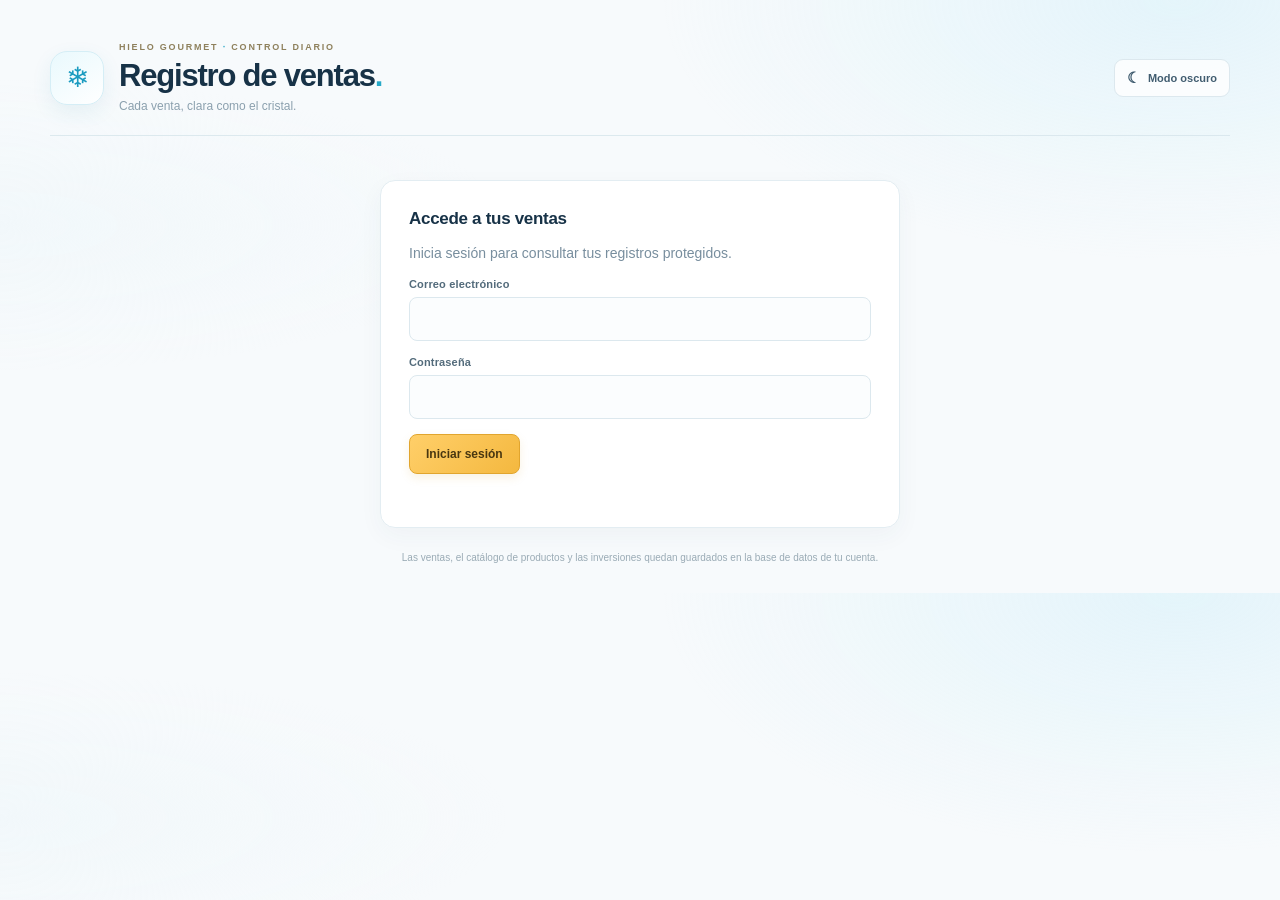
==== index.html @ 4a06f783 "Add files via upload" ====
<!doctype html>
<html lang="es">
<head>
  <meta charset="utf-8">
  <meta name="viewport" content="width=device-width, initial-scale=1">
  <title>Registro de ventas | Hielo Gourmet</title>
  <link rel="stylesheet" href="styles.css">
  <meta name="theme-color" content="#124d64">
  <meta name="application-name" content="Glaciar Gourmet">
  <meta name="mobile-web-app-capable" content="yes">
  <link rel="manifest" href="/manifest.json">
  <link rel="icon" type="image/png" sizes="192x192" href="/icon-192.png">
  <link rel="apple-touch-icon" href="/icon-192.png"></head>
<body>
  <main class="page">
    <header class="page-header">
      <div class="brand-lockup">
        <span class="brand-mark" aria-hidden="true">❄</span>
        <div>
          <p class="eyebrow">HIELO GOURMET <span>·</span> CONTROL DIARIO</p>
          <h1>Registro de ventas<span class="title-period">.</span></h1>
          <p class="header-copy">Cada venta, clara como el cristal.</p>
        </div>
      </div>
      <div class="header-actions">
        <button id="theme-toggle" class="theme-toggle" type="button" aria-pressed="false" aria-label="Activar modo oscuro"><span id="theme-icon" aria-hidden="true">☾</span><span id="theme-label">Modo oscuro</span></button>
        <div id="session-area" class="session-area" hidden>
          <span class="online-pill"><span class="online-dot"></span> Datos conectados</span>
          <span id="user-email" class="user-email"></span>
          <button id="sign-out" class="button button-light" type="button">Cerrar sesión</button>
        </div>
      </div>
    </header>

    <section id="auth-panel" class="panel auth-panel" aria-labelledby="auth-title">
      <h2 id="auth-title">Accede a tus ventas</h2>
      <p>Inicia sesión para consultar tus registros protegidos.</p>
      <form id="auth-form" class="auth-form">
        <label>Correo electrónico<input id="email" type="email" autocomplete="email" required></label>
        <label>Contraseña<input id="password" type="password" autocomplete="current-password" minlength="8" required></label>
        <div class="auth-actions"><button class="button" type="submit">Iniciar sesión</button></div>
      </form>
      <p id="auth-message" class="message" role="status"></p>
    </section>

    <section id="app-panel" hidden>
      <nav class="main-tabs" role="tablist" aria-label="Secciones del negocio">
        <button id="sales-tab" class="main-tab is-active" type="button" role="tab" data-view="sales-view" aria-controls="sales-view" aria-selected="true" aria-label="Ventas"><span>Ventas</span><span id="pending-tab-badge" class="tab-badge" hidden></span></button>
        <button id="investment-tab" class="main-tab" type="button" role="tab" data-view="investment-view" aria-controls="investment-view" aria-selected="false">Inversiones</button>
        <button id="wallet-tab" class="main-tab" type="button" role="tab" data-view="wallet-view" aria-controls="wallet-view" aria-selected="false">Billetera</button>
        <button id="activity-tab" class="main-tab" type="button" role="tab" data-view="activity-view" aria-controls="activity-view" aria-selected="false" hidden>Actividad</button>
      </nav>
      <div id="sales-view" role="tabpanel" aria-labelledby="sales-tab">
      <section class="summary-grid" aria-label="Resumen de ventas">
        <article class="summary-card summary-general">
          <div class="summary-top"><span>VENTAS TOTALES</span><span class="summary-icon" aria-hidden="true">Σ</span></div>
          <strong id="summary-general-total">0.00 CUP</strong>
          <p>Acumulado desde el primer registro</p>
          <div class="summary-month-line"><span>MES SELECCIONADO <small id="summary-month-label"></small></span><strong id="summary-total">0.00 CUP</strong><span class="summary-month-comparison" title="Variación respecto al mes anterior"><strong id="summary-month-change" aria-live="polite">—</strong></span></div>
        </article>
        <article class="summary-card summary-units">
          <div class="summary-top"><span>UNIDADES POR PRODUCTO</span><span class="summary-icon aqua-icon">▤</span></div>
          <p class="summary-unit-period">Mes seleccionado · <span id="summary-month-units-label"></span></p>
          <div id="summary-product-units" class="summary-product-units" aria-label="Unidades vendidas por producto"></div>
          <div class="summary-product-total"><span>Total de unidades</span><strong id="summary-quantity">0</strong></div>
        </article>
        <article class="summary-card summary-day">
          <div class="summary-top"><span>VENTAS DEL DÍA</span><span class="summary-day-actions"><button id="open-sale-dialog" class="summary-add-sale" type="button">＋ Venta</button><button id="open-pending-dialog" class="summary-add-pending" type="button">+ Pendiente</button><span class="summary-icon amber-icon" aria-hidden="true">☀</span></span></div>
          <strong id="summary-day-total">0.00 CUP</strong>
          <p id="summary-day-caption">Todos los productos · hoy</p>
          <div class="summary-day-metrics" aria-label="Detalle de ventas de hoy">
            <div><strong id="summary-day-units">—</strong><span>Unidades</span></div>
            <div><strong id="summary-day-operations">—</strong><span>Operaciones</span></div>
            <div><strong id="summary-day-pending">—</strong><span>Pendientes</span></div>
          </div>
        </article>
      </section>

      <section class="panel chart-panel" aria-labelledby="chart-title">
        <div class="chart-heading">
          <div><p class="eyebrow">COMPORTAMIENTO DIARIO</p><h2 id="chart-title">Ventas del mes</h2></div>
          <div class="chart-tools"><span class="chart-unit">Importes en CUP</span></div>
        </div>
        <div id="sales-chart" class="sales-chart" role="list" aria-label="Ventas por día"></div>
      </section>

      <section class="panel pending-panel" aria-labelledby="pending-title">
        <div class="pending-heading">
          <div><p class="eyebrow">POR COBRAR</p><h2 id="pending-title">Pendientes de cobro</h2><span class="record-indicator"><span class="pending-dot"></span><span id="pending-count">Cargando pendientes</span></span></div>
          <div class="pending-outstanding"><span>Total pendiente</span><strong id="pending-total">0.00 CUP</strong></div>
        </div>
        <p class="pending-note">Los pedidos pendientes no se suman a ventas, efectivo disponible ni recuperación de inversión hasta confirmar el cobro.</p>
        <div class="table-container pending-table-wrap">
          <table>
            <thead><tr><th>Folio</th><th>Fecha</th><th>Cliente / referencia</th><th>Producto</th><th>Precio</th><th>Cantidad</th><th>Total pendiente</th><th class="actions-heading">Acciones</th></tr></thead>
            <tbody id="pending-sales-body"><tr><td colspan="8" class="loading">Cargando pendientes…</td></tr></tbody>
          </table>
        </div>
        <p id="pending-table-message" class="message" role="status"></p>
      </section>

      <section class="panel table-panel" aria-labelledby="table-title">
        <div class="table-heading sales-table-heading"><div><p class="eyebrow">MOVIMIENTOS GUARDADOS</p><h2 id="table-title">Historial de operaciones</h2><span class="record-indicator"><span class="online-dot"></span><span id="sales-count">Sin movimientos</span></span></div><div class="table-heading-actions"><button id="refresh" class="button button-light" type="button">Actualizar</button><button id="export-sales" class="button button-light" type="button">Exportar CSV</button><button id="print-close" class="button button-light" type="button">Imprimir cierre</button></div></div>
        <div class="month-bar">
          <span class="archive-label"><span class="archive-icon">▦</span> Archivo mensual</span>
          <div class="month-controls">
            <button id="previous-month" class="month-arrow" type="button" aria-label="Mes anterior">←</button>
            <select id="month-select" aria-label="Seleccionar mes"></select>
            <button id="next-month" class="month-arrow" type="button" aria-label="Mes siguiente">→</button>
          </div>
        </div>
        <div class="sales-filters" aria-label="Buscar y filtrar ventas">
          <label class="filter-search">Buscar<input id="sales-search" type="search" placeholder="Producto o fecha"></label>
          <label>Desde<input id="date-from" type="date"></label>
          <label>Hasta<input id="date-to" type="date"></label>
          <label>Ordenar<select id="sales-sort"><option value="date-desc" selected>Fecha: más reciente</option><option value="date-asc">Fecha: más antigua</option><option value="total-desc">Mayor total</option><option value="total-asc">Menor total</option><option value="product-asc">Producto A–Z</option></select></label>
        </div>
        <div class="table-container">
          <table>
            <thead><tr><th scope="col">Fecha</th><th scope="col">Producto</th><th scope="col">Precio de Venta</th><th scope="col">Cantidad</th><th scope="col">Total</th><th scope="col" class="actions-heading">Acciones</th></tr></thead>
            <tbody id="sales-body"><tr><td colspan="5" class="loading">Cargando ventas…</td></tr></tbody>
          </table>
        </div>
        <p id="table-message" class="message" role="status"></p>
      </section>
      </div>

      <section id="investment-view" class="investment-view" role="tabpanel" aria-labelledby="investment-tab" hidden>
        <section class="panel recovery-panel" aria-labelledby="recovery-title">
          <div class="recovery-heading"><div><p class="eyebrow">CAPITAL Y RECUPERACIÓN</p><h2 id="recovery-title">Resumen de inversiones</h2></div><span id="recovery-percent" class="recovery-percent">0.0%</span></div>
          <div class="recovery-metrics">
            <div><span>Capital invertido</span><strong id="investment-total">0.00 CUP</strong></div>
            <div><span>Ventas acumuladas</span><strong id="capital-recovered">0.00 CUP</strong></div>
            <div><span id="recovery-balance-label">Pendiente por recuperar</span><strong id="recovery-balance">0.00 CUP</strong></div>
          </div>
          <div class="progress-track" role="progressbar" aria-label="Progreso de recuperación de capital" aria-valuemin="0" aria-valuemax="100" aria-valuenow="0"><span id="recovery-progress" class="progress-value"></span></div>
          <p id="recovery-message" class="recovery-message"></p>
        </section>

        <section class="asset-recovery-section" aria-labelledby="asset-recovery-title">
          <div class="asset-recovery-heading"><div><p class="eyebrow">RECUPERACIÓN POR EQUIPO</p><h2 id="asset-recovery-title">Tus equipos, paso a paso</h2></div><span>Cada inversión completa habilita la siguiente</span></div>
          <div id="asset-recovery-grid" class="asset-recovery-grid" aria-live="polite"></div>
        </section>

        <form id="investment-form" class="panel investment-form">
          <div class="form-title"><span class="form-icon">＋</span><div><p class="eyebrow">CAPITAL DEL NEGOCIO</p><h2 id="investment-form-title">Agregar inversión</h2></div></div>
          <input id="investment-id" type="hidden">
          <div class="investment-fields">
            <label>Producto<input id="investment-product" type="text" maxlength="120" required placeholder="Nombre del equipo o insumo"></label>
            <label>Unidades adquiridas<input id="investment-quantity" type="number" min="1" step="1" required value="1"></label>
            <label>Costo de compra (USD)<input id="investment-purchase" type="number" min="0" step="0.01" required value="0.00"></label>
            <label>Peso importado (lb)<input id="investment-weight" type="number" min="0" step="0.01" required value="0"></label>
            <label>Precio por libra (USD)<input id="investment-price-lb" type="number" min="0" step="0.01" required value="0.00"></label>
            <label>Tipo de cambio (CUP/USD)<input id="investment-rate" type="number" min="0.01" step="0.01" required placeholder="Ej.: 690.00"></label>
          </div>
          <p id="investment-preview" class="sale-preview">Inversión calculada: 0.00 CUP</p>
          <p class="investment-form-note">La inversión en CUP se calcula como (compra unitaria + peso unitario × precio por libra) × tipo de cambio × cantidad.</p>
          <div class="investment-form-actions"><button class="button" type="submit" id="investment-save">Guardar inversión</button><button class="button button-light" type="button" id="investment-cancel" hidden>Cancelar edición</button></div>
          <p id="investment-message" class="message" role="status"></p>
        </form>

        <section class="panel table-panel" aria-labelledby="investment-table-title">
          <div class="table-heading"><div><p class="eyebrow">DETALLE DEL CAPITAL</p><h2 id="investment-table-title">Activos e inversiones</h2><span class="record-indicator"><span class="online-dot"></span><span id="investment-count">Cargando inversiones</span></span></div><button id="investment-refresh" class="button button-light" type="button">↻ <span>Actualizar</span></button></div>
          <div class="table-container investment-table-wrap"><table>
            <thead><tr><th>Producto</th><th>Unidades</th><th>Compra unitaria (USD)</th><th>Peso unitario (lb)</th><th>Precio/lb (USD)</th><th>Importación total (USD)</th><th>Tipo de cambio</th><th>Inversión (CUP)</th><th class="actions-heading">Acciones</th></tr></thead>
            <tbody id="investment-body"><tr><td colspan="9" class="loading">Cargando inversiones…</td></tr></tbody>
          </table></div>
        </section>
      </section>
      <section id="wallet-view" class="wallet-view" role="tabpanel" aria-labelledby="wallet-tab" hidden>
        <section class="wallet-summary" aria-label="Resumen de billetera">
          <article class="wallet-hero">
            <div class="wallet-hero-heading">
              <div><p class="wallet-hero-label">EFECTIVO DISPONIBLE</p><span class="wallet-hero-caption">Ventas + ingresos − gastos</span></div>
              <span class="wallet-currency-badge">CUP</span>
            </div>
            <strong id="wallet-balance" class="wallet-hero-balance">0.00 CUP</strong>
            <div class="wallet-hero-divider"></div>
            <div class="wallet-hero-details">
              <div class="wallet-detail-income"><span><i aria-hidden="true">↗</i> Ingreso acumulado</span><strong id="wallet-income-total">0.00 CUP</strong></div>
              <div class="wallet-detail-expense"><span><i aria-hidden="true">↘</i> Gasto acumulado</span><strong id="wallet-expense-total">0.00 CUP</strong></div>
            </div>
          </article>
        </section>

        <form id="wallet-form" class="panel wallet-form">
          <div class="form-title"><span class="form-icon wallet-form-icon">↔</span><div><p class="eyebrow">MOVIMIENTO DE BILLETERA</p><h2 id="wallet-form-title">Agregar ingreso o gasto</h2></div></div>
          <input id="wallet-transaction-id" type="hidden">
          <div class="wallet-fields">
            <label>Fecha<input id="wallet-date" type="date" required></label>
            <label>Tipo<select id="wallet-type" required><option value="income">Ingreso</option><option value="expense">Gasto</option></select></label>
            <label>Concepto<input id="wallet-description" type="text" maxlength="160" required placeholder="Ej.: pago de servicio, compra de material"></label>
            <label>Importe (CUP)<input id="wallet-amount" type="number" min="0.01" step="0.01" required placeholder="0.00"></label>
          </div>
          <div class="investment-form-actions"><button class="button" type="submit" id="wallet-save">Guardar movimiento</button><button class="button button-light" type="button" id="wallet-cancel" hidden>Cancelar edición</button></div>
          <p class="wallet-isolation-note">Saldo disponible = ventas acumuladas + otros ingresos registrados − gastos. Las ventas se agregan automáticamente: no las registres otra vez como ingreso. Los movimientos de billetera no modifican la recuperación de inversiones.</p>
          <p id="wallet-message" class="message" role="status"></p>
        </form>

        <section class="panel table-panel" aria-labelledby="wallet-table-title">
          <div class="table-heading"><div><p class="eyebrow">REGISTRO FINANCIERO</p><h2 id="wallet-table-title">Historial de movimientos</h2><span class="record-indicator"><span class="online-dot"></span><span id="wallet-count">Cargando movimientos</span></span></div><button id="wallet-refresh" class="button button-light" type="button">↻ <span>Actualizar</span></button></div>
          <div class="table-container wallet-table-wrap"><table>
            <thead><tr><th>Fecha</th><th>Tipo</th><th>Concepto</th><th>Importe</th><th>Saldo disponible tras el movimiento</th><th class="actions-heading">Acciones</th></tr></thead>
            <tbody id="wallet-body"><tr><td colspan="6" class="loading">Cargando billetera…</td></tr></tbody>
          </table></div>
          <p id="wallet-table-message" class="message" role="status"></p>
        </section>
      </section>
      <section id="activity-view" class="activity-view" role="tabpanel" aria-labelledby="activity-tab" hidden>
        <section class="panel table-panel" aria-labelledby="activity-title">
          <div class="table-heading"><div><p class="eyebrow">CONTROL DEL NEGOCIO</p><h2 id="activity-title">Registro de actividad</h2><span class="record-indicator"><span class="online-dot"></span><span id="activity-count">Cargando actividad</span></span></div><button id="activity-refresh" class="button button-light" type="button">↻ <span>Actualizar</span></button></div>
          <div class="activity-filters" aria-label="Filtros de actividad">
            <label>Usuario<select id="activity-actor"><option value="all">Todos</option><option value="owner">Propietario</option><option value="operator">Operador</option></select></label>
            <label>Área<select id="activity-entity"><option value="all">Todas las áreas</option><option value="sales">Ventas</option><option value="pending_sales">Pendientes</option><option value="investments">Inversiones</option><option value="wallet_transactions">Billetera</option><option value="products">Catálogo</option></select></label>
            <label>Acción<select id="activity-action"><option value="all">Todas</option><option value="INSERT">Creó</option><option value="UPDATE">Editó</option><option value="DELETE">Eliminó</option></select></label>
            <label>Desde<input id="activity-from" type="date"></label>
            <label>Hasta<input id="activity-to" type="date"></label>
          </div>
          <div class="table-container activity-table-wrap"><table>
            <thead><tr><th>Fecha y hora</th><th>Usuario</th><th>Acción</th><th>Área</th><th>Detalle</th></tr></thead>
            <tbody id="activity-body"><tr><td colspan="5" class="loading">Cargando actividad…</td></tr></tbody>
          </table></div>
          <div class="activity-footer"><p id="activity-message" class="message" role="status"></p><button id="activity-more" class="button button-light" type="button" hidden>Cargar más</button></div>
        </section>
      </section>
    </section>
    <dialog id="sale-dialog" class="entry-dialog" aria-labelledby="sale-dialog-title">
      <form id="sale-form" class="entry-form sale-dialog-form">
        <header class="entry-dialog-heading">
          <div class="form-title"><span class="form-icon">✳</span><div><p class="eyebrow">NUEVO MOVIMIENTO</p><h2 id="sale-dialog-title">Registrar venta</h2></div></div>
          <button id="close-sale-dialog" class="icon-button" type="button" aria-label="Cerrar ventana">×</button>
        </header>
        <div class="entry-fields sale-entry-fields">
          <label>Fecha<input id="sale-date" type="date" required></label>
          <label>Producto<div class="product-choice"><select id="product" required></select><button id="manage-products" class="button button-light product-manage" type="button">Catálogo</button></div></label>
          <label>Precio de venta (CUP)<input id="price" type="number" min="0.01" step="0.01" value="300.00" required></label>
          <label>Cantidad<input id="quantity" type="number" min="1" step="1" required></label>
        </div>
        <p id="sale-preview" class="sale-preview">Total estimado: 0.00 CUP</p>
        <p id="sale-message" class="message" role="status"></p>
        <footer class="entry-dialog-actions"><button id="cancel-sale-dialog" class="button button-light" type="button">Cancelar</button><button class="button add-button" type="submit">Guardar venta</button></footer>
      </form>
    </dialog>
    <dialog id="pending-dialog" class="entry-dialog" aria-labelledby="pending-form-title">
      <form id="pending-sale-form" class="entry-form pending-form">
        <header class="entry-dialog-heading">
          <div><p class="eyebrow">POR COBRAR</p><h2 id="pending-form-title">Registrar venta pendiente</h2></div>
          <button id="close-pending-dialog" class="icon-button" type="button" aria-label="Cerrar ventana">×</button>
        </header>
        <input id="pending-sale-id" type="hidden">
        <div class="entry-fields pending-entry-fields">
          <label>Fecha de venta<input id="pending-date" type="date" required></label>
          <label>Cliente o referencia<input id="pending-reference" type="text" maxlength="140" required placeholder="Nombre o folio del pedido"></label>
          <label>Producto<select id="pending-product" required></select></label>
          <label>Precio (CUP)<input id="pending-price" type="number" min="0.01" step="0.01" required></label>
          <label>Cantidad<input id="pending-quantity" type="number" min="1" step="1" required></label>
        </div>
        <p id="pending-preview" class="sale-preview">Importe pendiente: 0.00 CUP</p>
        <p id="pending-form-message" class="message" role="status"></p>
        <footer class="entry-dialog-actions"><button id="pending-cancel" class="button button-light" type="button" hidden>Cancelar edición</button><button id="cancel-pending-dialog" class="button button-light" type="button">Cerrar</button><button id="pending-save" class="button pending-save" type="submit">Guardar pendiente</button></footer>
      </form>
    </dialog>
    <section id="print-report" class="print-report" aria-label="Cierre mensual para imprimir">
      <header class="print-header"><p class="eyebrow">HIELO GOURMET · CIERRE MENSUAL</p><h1>Informe de ventas</h1><p id="print-month"></p></header>
      <div id="print-summary" class="print-summary"></div>
      <table class="print-table"><thead><tr><th>Fecha</th><th>Producto</th><th>Precio de venta</th><th>Cantidad</th><th>Total</th></tr></thead><tbody id="print-sales-body"></tbody></table>
      <p class="print-footnote">Informe generado desde el registro de ventas de Hielo Gourmet.</p>
    </section>
    <dialog id="edit-dialog" class="edit-dialog">
      <form id="edit-form" class="edit-form">
        <div class="edit-heading"><div><p class="eyebrow">ACTUALIZAR MOVIMIENTO</p><h2>Editar venta</h2></div><button id="close-edit" class="icon-button" type="button" aria-label="Cerrar">×</button></div>
        <label>Fecha<input id="edit-date" type="date" required></label>
        <label>Producto<input id="edit-product" type="text" maxlength="120" required></label>
        <div class="edit-fields"><label>Precio (CUP)<input id="edit-price" type="number" min="0.01" step="0.01" required></label><label>Cantidad<input id="edit-quantity" type="number" min="1" step="1" required></label></div>
        <p id="edit-preview" class="sale-preview">Total: 0.00 CUP</p>
        <p id="edit-message" class="message" role="status"></p>
        <div class="edit-actions"><button class="button button-light" id="cancel-edit" type="button">Cancelar</button><button class="button" type="submit">Guardar cambios</button></div>
      </form>
    </dialog>
    <dialog id="products-dialog" class="edit-dialog products-dialog">
      <div class="edit-form">
        <div class="edit-heading"><div><p class="eyebrow">CATÁLOGO DEL NEGOCIO</p><h2>Productos y precios</h2></div><button id="close-products" class="icon-button" type="button" aria-label="Cerrar catálogo">×</button></div>
        <form id="product-form" class="product-form">
          <input id="catalog-product-id" type="hidden">
          <label>Nombre del producto<input id="catalog-product-name" type="text" maxlength="120" required placeholder="Ej.: Frappe"></label>
          <label>Precio base (CUP)<input id="catalog-product-price" type="number" min="0.01" step="0.01" required placeholder="450.00"></label>
          <div class="investment-form-actions"><button id="catalog-save" class="button" type="submit">Agregar producto</button><button id="catalog-cancel" class="button button-light" type="button" hidden>Cancelar edición</button></div>
          <p id="catalog-message" class="message" role="status"></p>
        </form>
        <div class="table-container product-table-wrap"><table><thead><tr><th>Producto</th><th>Precio base</th><th>Acciones</th></tr></thead><tbody id="products-body"><tr><td colspan="3" class="loading">Cargando catálogo…</td></tr></tbody></table></div>
      </div>
    </dialog>
    <footer>Las ventas, el catálogo de productos y las inversiones quedan guardados en la base de datos de tu cuenta.</footer>
  </main>
  <script src="pwa.js" defer></script>
  <script type="module" src="app.js"></script>
</body>
</html>
---- styles.css ----
*{box-sizing:border-box}
:root{color-scheme:light;--ink:#173247;--muted:#788e9e;--line:#e3edf2;--ice:#eaf7fc;--cyan:#27a9c8;--blue:#1688bd;--amber:#f5bd4d}
body{margin:0;background:radial-gradient(ellipse at 92% 0%,rgba(188,233,247,.32),transparent 31%),radial-gradient(ellipse at 0% 38%,rgba(239,247,250,.65),transparent 28%),#f7fafc;color:var(--ink);font-family:'DM Sans',Arial,Helvetica,sans-serif;-webkit-font-smoothing:antialiased}
.page{width:min(1180px,calc(100% - 48px));margin:42px auto 30px}
.page-header,.table-heading{display:flex;align-items:center;justify-content:space-between;gap:20px}
.page-header{margin-bottom:25px;padding-bottom:22px;border-bottom:1px solid rgba(214,229,236,.8)}
.brand-lockup{display:flex;align-items:center;gap:15px}
.brand-mark{display:grid;place-items:center;width:54px;height:54px;border:1px solid #d5eef6;border-radius:17px;background:linear-gradient(145deg,#e9f9fd,#fff);box-shadow:0 7px 20px rgba(40,132,163,.09);color:#1b9bc0;font-size:28px}
.eyebrow{margin:0 0 6px;color:#8e805c;font-size:9px;font-weight:700;letter-spacing:1.8px}
.eyebrow span{color:#29a6c6}
h1{margin:0;color:var(--ink);font-family:Manrope,'DM Sans',Arial,sans-serif;font-size:31px;font-weight:750;letter-spacing:-1.2px}
.title-period{color:var(--cyan)}
.header-copy{margin:5px 0 0;color:#8ba0ae;font-size:12px}
h2{margin:0;color:var(--ink);font-family:Manrope,'DM Sans',Arial,sans-serif;font-size:17px;font-weight:700;letter-spacing:-.3px}
.panel{border:1px solid var(--line);border-radius:15px;background:rgba(255,255,255,.96);padding:22px;box-shadow:0 8px 25px rgba(35,77,99,.045)}
.auth-panel{max-width:520px;margin:44px auto 24px;padding:28px}
.auth-panel>p{color:var(--muted);font-size:14px;line-height:1.5}
.auth-form,.form-grid{display:grid;gap:15px}
label{display:grid;gap:7px;color:#536b7b;font-size:11px;font-weight:700;letter-spacing:.15px}
input{width:100%;height:44px;padding:0 12px;border:1px solid #dce8ee;border-radius:8px;background:#fbfdfe;color:#203a4d;font:inherit;font-size:13px;transition:border-color .18s,box-shadow .18s,background .18s}
input:focus{outline:0;border-color:#70bfd8;background:#fff;box-shadow:0 0 0 4px rgba(39,169,200,.13)}
.auth-actions{display:flex;gap:10px;flex-wrap:wrap}
.button{min-height:40px;padding:0 16px;border:1px solid #e1a52e;border-radius:8px;background:linear-gradient(135deg,#ffcf69,#f4b83f);color:#493710;font:inherit;font-size:12px;font-weight:700;cursor:pointer;box-shadow:0 4px 10px rgba(208,151,41,.13);transition:transform .16s,box-shadow .16s,filter .16s}
.button:hover{filter:saturate(1.08);transform:translateY(-1px);box-shadow:0 7px 14px rgba(208,151,41,.18)}
.button:active{transform:translateY(0)}
.button-light{border-color:#dce8ee;background:#fff;color:#415d70;box-shadow:none}
.button-light:hover{background:#f6fbfd;box-shadow:0 5px 12px rgba(42,91,116,.08)}
.session-area{display:flex;align-items:center;gap:12px}
.user-email{max-width:240px;overflow:hidden;text-overflow:ellipsis;white-space:nowrap;color:#6d8291;font-size:11px}
.online-pill,.record-indicator{display:inline-flex;align-items:center;gap:7px;color:#628092;font-size:10px}
.online-pill{padding:8px 11px;border:1px solid #d9edf0;border-radius:20px;background:#f5fbfa}
.online-dot{width:7px;height:7px;border-radius:50%;background:#47b98c;box-shadow:0 0 0 3px rgba(71,185,140,.13)}
.summary-grid{display:grid;grid-template-columns:1.35fr 1fr 1fr;gap:15px;margin-bottom:18px}
.summary-card{min-height:130px;padding:18px 20px;border:1px solid var(--line);border-radius:14px;background:rgba(255,255,255,.96);box-shadow:0 7px 21px rgba(35,77,99,.04)}
.summary-primary{position:relative;overflow:hidden;border-color:#1c6887;background:linear-gradient(120deg,#123b55,#176686 70%,#1e8aa1);color:#fff;box-shadow:0 10px 25px rgba(20,91,122,.17)}
.summary-primary:after{content:'❄';position:absolute;right:17px;bottom:-28px;color:rgba(255,255,255,.09);font-size:115px;line-height:1;transform:rotate(-13deg)}
.summary-top{display:flex;align-items:center;justify-content:space-between;color:#8da4b2;font-size:9px;font-weight:700;letter-spacing:1.3px}
.summary-primary .summary-top{color:#b0d2df}
.summary-icon{display:grid;place-items:center;width:29px;height:29px;border-radius:9px;background:#e8f4fa;color:#168ab8;font-size:15px;letter-spacing:0}
.summary-primary .summary-icon{background:rgba(255,255,255,.13);color:#e8fbff}
.aqua-icon{background:#e8f8f5;color:#2ba590}.amber-icon{background:#fff5df;color:#c18a1f}
.summary-card>strong{position:relative;z-index:1;display:block;margin-top:12px;color:#19384d;font-family:Manrope,'DM Sans',sans-serif;font-size:25px;font-weight:800;letter-spacing:-.8px}
.summary-primary>strong{color:#fff;font-size:27px}
.summary-card>p{position:relative;z-index:1;margin:4px 0 0;color:#91a1ad;font-size:10px}
.summary-primary>p{color:#b3d0dc}
.summary-general{border-color:#c9e1f2;background:linear-gradient(145deg,#f2f9ff,#e8f3fb)}
.summary-general .summary-icon{background:#dceefa;color:#287aa4}
.summary-units{border-color:#c8e9df;background:linear-gradient(145deg,#f1fcf8,#e6f6f0)}
.summary-units .summary-icon{background:#d9f2e8;color:#25876d}
.summary-day{border-color:#f2d5bd;background:linear-gradient(145deg,#fff8f1,#ffedde)}
.summary-day .summary-icon{background:#ffe3ca;color:#b66424}
.summary-day-metrics{display:grid;grid-template-columns:repeat(3,minmax(0,1fr));gap:7px;margin-top:13px}
.summary-day-metrics>div{display:flex;min-width:0;align-items:center;justify-content:space-between;gap:5px;padding:7px 8px;border:1px solid rgba(211,139,86,.16);border-radius:8px;background:rgba(255,255,255,.58)}
.summary-day-metrics strong{overflow:hidden;color:#96521f;font-size:12px;font-weight:850;text-overflow:ellipsis;font-variant-numeric:tabular-nums}
.summary-day-metrics span{color:#937965;font-size:9px;white-space:nowrap}
.summary-primary{border-color:#c5e1eb;background:linear-gradient(145deg,#edf9fc,#e2f3f7);color:var(--ink);box-shadow:0 7px 21px rgba(35,77,99,.05)}
.summary-primary:after{color:rgba(35,132,160,.07)}
.summary-primary .summary-top{color:#628391}
.summary-primary .summary-icon{background:#d5edf3;color:#247b96}
.summary-primary>strong{color:#19475c;font-size:22px;letter-spacing:-.55px}
.summary-primary>p{color:#718b97}
.chart-panel{margin-bottom:19px;padding:17px 20px 13px}
.chart-heading{display:flex;align-items:center;justify-content:space-between;gap:12px;margin-bottom:11px}
.chart-heading .eyebrow{margin-bottom:4px}
.chart-tools{display:flex;align-items:center;gap:9px}
.chart-unit{padding:6px 10px;border:1px solid #dceef2;border-radius:20px;background:#f4fbfc;color:#608091;font-size:10px;font-weight:700}
.sales-chart{overflow:visible;padding:3px 5px 2px 0}
.chart-scroll{width:100%;overflow-x:auto;overflow-y:hidden;scroll-behavior:auto;scrollbar-width:thin;scrollbar-color:#8bcddd #edf5f7}
.chart-layout{display:grid;grid-template-columns:86px minmax(0,1fr);align-items:start;width:min(100%,1046px);min-width:0}
.chart-y-axis{position:sticky;left:0;z-index:10;height:190px;min-width:86px;background:#fff;box-shadow:none;color:#71818b;font-size:9px;font-variant-numeric:tabular-nums}
.chart-y-axis span{position:absolute;right:8px;white-space:nowrap;transform:translateY(50%)}
.chart-y-axis span.axis-min{transform:translateY(0)}
.chart-y-axis span.axis-max{transform:translateY(100%)}
.chart-main{width:100%;min-width:0}
.chart-plot-area{position:relative;height:190px;border-bottom:1px solid #dce6eb}
.chart-grid{position:absolute;inset:0;pointer-events:none}
.chart-gridline{position:absolute;right:0;left:0;height:1px;background:#e6edf1}
.chart-columns{position:absolute;inset:0;display:grid;align-items:stretch;padding:0 1px}
.chart-column{position:relative;display:flex;align-items:flex-end;justify-content:center;height:100%;outline:none}
.chart-column::after{position:absolute;left:50%;bottom:clamp(34px,calc(var(--bar-height) + 8px),calc(100% - 34px));z-index:20;padding:7px 9px;border:1px solid rgba(255,255,255,.16);border-radius:7px;background:#173d52;box-shadow:0 5px 15px rgba(18,54,75,.22);color:#fff;content:attr(data-tooltip);font-size:10px;font-weight:800;line-height:1.2;white-space:nowrap;pointer-events:none;opacity:0;transform:translate(-50%,4px);transition:opacity .15s ease,transform .15s ease}
.chart-column.has-sales:hover,.chart-column.has-sales:focus-visible{z-index:21}
.chart-column.has-sales:hover::after,.chart-column.has-sales:focus-visible::after{opacity:1;transform:translate(-50%,0)}
.chart-column.first-sales-day::after{left:0;transform:translate(0,4px)}
.chart-column.first-sales-day:hover::after,.chart-column.first-sales-day:focus-visible::after{transform:translate(0,0)}
.chart-column.last-sales-day::after{right:0;left:auto;transform:translate(0,4px)}
.chart-column.last-sales-day:hover::after,.chart-column.last-sales-day:focus-visible::after{transform:translate(0,0)}
.chart-column.has-sales:hover .chart-bar,.chart-column.has-sales:focus-visible .chart-bar{filter:brightness(1.18) saturate(1.2) drop-shadow(0 0 7px rgba(39,169,200,.6))}
.chart-column.has-sales:focus-visible::before{position:absolute;inset:2px;border:1px solid #1a9bbc;border-radius:5px;content:'';pointer-events:none}
.chart-bar{width:min(14px,58%);border-radius:5px 5px 0 0;background:linear-gradient(180deg,#55b9d0,#2585b4);box-shadow:0 3px 7px rgba(26,127,164,.16)}
.chart-bar-animated{transform-origin:center bottom;animation:bar-rise 560ms cubic-bezier(.2,.75,.25,1) both,bar-glow 420ms ease-out both}
@keyframes bar-rise{from{transform:scaleY(0);opacity:.35}to{transform:scaleY(1);opacity:1}}
@keyframes bar-glow{0%,100%{box-shadow:0 3px 7px rgba(26,127,164,.16)}45%{box-shadow:0 0 15px rgba(39,169,200,.5),0 0 28px rgba(39,169,200,.18)}}
.chart-x-axis{display:grid;height:28px;overflow:visible}
.chart-x-label{align-self:start;justify-self:center;margin-top:6px;color:#526c7b;font-size:11px;font-weight:700;line-height:1;white-space:nowrap}
.chart-empty{padding:22px 10px;color:#8397a3;font-size:12px;text-align:center}
.sale-form{position:relative;margin-bottom:19px;padding:20px 22px 19px}
.sale-form:before{position:absolute;inset:0 auto 0 0;width:4px;border-radius:15px 0 0 15px;background:linear-gradient(#5ac2dc,#f6bd4b);content:''}
.form-title{display:flex;align-items:center;gap:11px}
.form-icon{display:grid;place-items:center;width:35px;height:35px;border-radius:11px;background:#e9f7fb;color:#249ebc;font-size:18px}
.form-title .eyebrow{margin-bottom:3px}
.form-grid{grid-template-columns:1fr 1.4fr 1fr .7fr auto;align-items:end;margin-top:17px;gap:14px}
.add-button{height:44px;white-space:nowrap}
.table-panel{padding:21px 21px 13px}
.table-heading{margin-bottom:16px;align-items:center}
.table-heading .eyebrow{margin-bottom:5px}
.table-heading h2{font-size:18px}
.record-indicator{margin-top:7px}
.table-heading .button{display:inline-flex;align-items:center;gap:8px}
.month-bar{display:flex;align-items:center;justify-content:space-between;gap:12px;margin:0 0 14px;padding:11px 13px;border:1px solid #e1edf2;border-radius:10px;background:linear-gradient(100deg,#f3fafc,#fffaf0)}
.archive-label{display:flex;align-items:center;gap:9px;color:#5f7989;font-size:11px;font-weight:700}
.archive-icon{display:grid;place-items:center;width:28px;height:28px;border-radius:8px;background:#e5f4f8;color:#168ab8;font-size:15px}
.month-controls{display:flex;align-items:center;gap:7px}
.month-arrow{width:31px;height:31px;border:1px solid #dce8ed;border-radius:8px;background:#fff;color:#3b6c83;font-size:18px;line-height:1;cursor:pointer;transition:background .15s,border-color .15s}
.month-arrow:hover:not(:disabled){border-color:#a9d7e5;background:#eef9fc}
.month-arrow:disabled{opacity:.4;cursor:not-allowed}
.month-controls select{min-width:155px;height:32px;padding:0 28px 0 10px;border:1px solid #dce8ed;border-radius:8px;background:#fff;color:#25465a;font:inherit;font-size:11px;font-weight:700;text-transform:capitalize;cursor:pointer}
.table-container{overflow-x:auto;border:1px solid #e3ebef;border-radius:10px}
table{width:100%;border-collapse:separate;border-spacing:0;text-align:center}
th,td{padding:14px 17px;border-bottom:1px solid #edf1f4;white-space:nowrap}
th{background:linear-gradient(110deg,#f8c453,#f5b943);color:#4d3911;font-size:10px;font-weight:800;letter-spacing:.35px}
th:first-child{border-radius:8px 0 0 0}th:last-child{border-radius:0 8px 0 0}
td{color:#385266;font-size:12px;transition:background .15s}
tbody tr:nth-child(even) td{background:#fbfdfe}
tbody tr:hover td{background:#f0f9fc}
tbody tr:last-child td{border-bottom:0}
.total{color:#163f59;font-weight:800;text-align:right;padding-right:46px}
.loading{height:70px;color:#8397a3}
.message{min-height:17px;margin:8px 0 0;color:#748895;font-size:11px}
.message.error{color:#b42318}.message.success{color:#16804a}
footer{margin-top:23px;text-align:center;color:#9aabb5;font-size:10px}
[hidden]{display:none!important}
@media(max-width:900px){.form-grid{grid-template-columns:repeat(2,minmax(0,1fr))}.add-button{width:100%}}
@media(max-width:650px){.page{width:calc(100% - 24px);margin:24px auto}.page-header{align-items:flex-start;flex-direction:column}.brand-mark{width:46px;height:46px;border-radius:14px;font-size:24px}h1{font-size:25px}.session-area{width:100%;justify-content:space-between;gap:8px}.online-pill{display:none}.user-email{max-width:170px}.summary-grid{grid-template-columns:1fr 1fr;gap:9px}.summary-primary{grid-column:1/-1}.summary-card{min-height:112px;padding:14px}.summary-card>strong,.summary-primary>strong{font-size:22px}.panel{padding:16px}.chart-panel{padding:14px 12px 10px}.chart-layout{grid-template-columns:80px minmax(0,1fr)}.chart-y-axis,.chart-plot-area{height:165px}.chart-x-axis{height:63px}.chart-y-axis{font-size:8px}.chart-bar{width:min(10px,55%)}.chart-heading{align-items:center}.form-grid{grid-template-columns:1fr}.add-button{width:100%}.table-panel{padding:16px 11px 10px}.table-heading{align-items:flex-start}.month-bar{align-items:flex-start;flex-direction:column}.month-controls{width:100%}.month-controls select{flex:1}th,td{padding:12px 11px}.total{padding-right:20px}}
@media(prefers-reduced-motion:reduce){*,*:before,*:after{scroll-behavior:auto!important;transition:none!important;animation:none!important}}

/* Professional monthly reporting and record controls */
.summary-grid{grid-template-columns:repeat(3,minmax(0,1fr));align-items:stretch}
.summary-general>strong{font-size:clamp(17px,1.75vw,22px);letter-spacing:-.55px;overflow-wrap:anywhere}
.summary-month-line{display:flex;align-items:center;justify-content:space-between;gap:8px;margin-top:12px;padding-top:9px;border-top:1px solid rgba(92,136,155,.18)}
.summary-month-line>span{color:#718b97;font-size:8px;font-weight:800;letter-spacing:.8px}
.summary-month-line small{display:block;margin-top:3px;color:#94a5af;font-size:9px;font-weight:600;letter-spacing:0}
.summary-month-line>strong{color:#267b99;font-size:14px;font-weight:800;letter-spacing:-.25px;text-align:right;white-space:nowrap}
.summary-month-line>span.summary-month-comparison{display:inline-flex;align-items:center;gap:3px;flex:none;color:#8a9ca5;font-size:8px;font-weight:700;letter-spacing:0;white-space:nowrap}
.summary-month-comparison strong{font-size:10px;font-weight:850;font-variant-numeric:tabular-nums}
.summary-month-comparison .is-up{color:#168568}
.summary-month-comparison .is-down{color:#c6534b}
.summary-month-comparison .is-flat{color:#718b97}
.summary-unit-period{margin:3px 0 8px!important;color:#718b97!important;font-size:9px!important}
.summary-product-units{display:grid;gap:5px;max-height:82px;overflow:auto;padding-right:2px}
.summary-product-row,.summary-product-total{display:flex;align-items:center;justify-content:space-between;gap:10px;color:#456477;font-size:10px}
.summary-product-row span{overflow:hidden;text-overflow:ellipsis;white-space:nowrap}
.summary-product-row strong{color:#1e785f;font-size:11px;font-weight:800;font-variant-numeric:tabular-nums}
.summary-product-total{margin-top:8px;padding-top:8px;border-top:1px solid rgba(76,144,121,.2);color:#698575;font-size:9px;font-weight:700}
.summary-product-total strong{color:#1b5949;font-size:13px;font-weight:800;font-variant-numeric:tabular-nums}
.summary-unit-empty{color:#8498a4;font-size:10px}
.summary-card>strong,.summary-month-line>strong,.summary-product-row strong,.summary-product-total strong{font-variant-numeric:tabular-nums}
.summary-card{min-width:0}
.summary-general>strong,.summary-day>strong{font-size:clamp(16px,1.45vw,19px);letter-spacing:-.4px}
.sale-preview{margin:9px 0 0;color:#41667a;font-size:12px;font-weight:800;font-variant-numeric:tabular-nums}
.sales-filters{display:grid;grid-template-columns:minmax(170px,1.5fr) repeat(3,minmax(135px,1fr));align-items:end;gap:10px;margin:0 0 13px;padding:13px;border:1px solid #e8eef1;border-radius:10px;background:#fbfdfe}
.sales-filters label{gap:5px;font-size:10px}
.sales-filters input,.sales-filters select{height:36px;padding:0 9px;border:1px solid #dce8ee;border-radius:7px;background:#fff;color:#29475a;font:inherit;font-size:11px}
.sales-filters input:focus,.sales-filters select:focus{outline:0;border-color:#70bfd8;box-shadow:0 0 0 3px rgba(39,169,200,.12)}
.table-container{max-height:580px;overflow:auto}
th.actions-heading{min-width:150px}
.row-actions{display:flex;justify-content:center;gap:6px}
.row-action{padding:6px 8px;border:1px solid #dce8ee;border-radius:6px;background:#fff;color:#24627d;font:inherit;font-size:10px;font-weight:700;cursor:pointer}
.row-action:hover{border-color:#9bcbd9;background:#f1fafc}
.row-action-delete{color:#a33b37;border-color:#f0d9d7}
.row-action-delete:hover{border-color:#e7b3af;background:#fff7f6}
.edit-dialog{width:min(500px,calc(100% - 28px));max-width:none;padding:0;border:1px solid #dce8ee;border-radius:16px;background:#fff;color:var(--ink);box-shadow:0 22px 70px rgba(14,45,65,.24)}
.main-tabs{display:flex;gap:7px;margin:-3px 0 18px;padding:5px;border:1px solid #e2ebef;border-radius:11px;background:#f0f6f8;width:max-content}
.main-tab{display:flex;align-items:center;justify-content:center;gap:8px;min-width:115px;padding:9px 16px;border:0;border-radius:8px;background:transparent;color:#647e8d;font:inherit;font-size:12px;font-weight:800;cursor:pointer;transition:background .16s,color .16s,box-shadow .16s}
.main-tab[hidden],.activity-view[hidden]{display:none}
.main-tab:hover{color:#24627d}
.main-tab.is-active{background:#fff;color:#1d607a;box-shadow:0 2px 8px rgba(34,73,92,.09)}
.tab-badge{display:inline-grid;place-items:center;min-width:19px;height:19px;padding:0 5px;border:1px solid #f0d8ae;border-radius:999px;background:#fff2d8;color:#a2641e;font-size:10px;font-weight:900;line-height:1;font-variant-numeric:tabular-nums}
.main-tab.has-pending .tab-badge{animation:pending-badge-pulse 1.8s ease-in-out infinite}
@keyframes pending-badge-pulse{0%,100%{transform:scale(1);box-shadow:0 0 0 0 rgba(226,157,56,0)}50%{transform:scale(1.12);box-shadow:0 0 0 5px rgba(226,157,56,.2)}}
.investment-view{display:grid;gap:18px}
.investment-view .recovery-panel{margin-bottom:0}
.asset-recovery-section{display:grid;gap:12px}
.asset-recovery-heading{display:flex;align-items:end;justify-content:space-between;gap:14px;padding:0 3px}
.asset-recovery-heading .eyebrow{margin:0 0 4px;color:#b89351;font-size:9px;font-weight:800;letter-spacing:1.5px}
.asset-recovery-heading h2{margin:0;color:#e6f2f5;font-size:17px}
.asset-recovery-heading>span{color:#8fa9b1;font-size:11px;text-align:right}
.asset-recovery-grid{display:grid;grid-template-columns:repeat(2,minmax(0,1fr));gap:13px}
.asset-recovery-card{position:relative;display:grid;grid-template-columns:minmax(112px,34%) minmax(0,1fr);min-height:190px;overflow:hidden;border:1px solid #304d56;border-radius:17px;background:radial-gradient(ellipse at 15% 45%,rgba(35,177,188,.13),transparent 48%),linear-gradient(125deg,#14262e 0%,#102027 62%,#172e34 100%);box-shadow:0 12px 28px rgba(2,13,18,.18);isolation:isolate}
.asset-recovery-card:after{position:absolute;right:-52px;bottom:-106px;z-index:-1;width:210px;height:210px;border:1px solid rgba(89,190,190,.11);border-radius:50%;box-shadow:0 0 0 25px rgba(89,190,190,.035),0 0 0 52px rgba(89,190,190,.025);content:''}
.asset-recovery-media{position:relative;display:grid;place-items:center;min-width:0;overflow:hidden;background:radial-gradient(ellipse at 48% 52%,rgba(78,199,210,.18),rgba(35,107,120,.08) 48%,transparent 75%)}
.asset-recovery-media:before{position:absolute;inset:13%;border:1px solid rgba(126,213,220,.12);border-radius:50%;box-shadow:0 0 35px rgba(34,169,180,.12);content:''}
.asset-recovery-media img{position:relative;z-index:1;width:100%;height:176px;padding:10px;object-fit:contain;filter:drop-shadow(0 10px 13px rgba(0,0,0,.26));animation:asset-image-enter .65s cubic-bezier(.2,.75,.25,1) both}
.asset-recovery-fallback{display:grid;place-items:center;width:82px;height:82px;border:1px solid rgba(122,210,215,.26);border-radius:50%;background:rgba(24,73,81,.45);color:#89d8db;font-size:35px}
.asset-recovery-content{display:flex;flex-direction:column;justify-content:center;min-width:0;padding:18px 18px 16px 4px}
.asset-recovery-order{color:#d4ad63;font-size:9px;font-weight:800;letter-spacing:1.25px}
.asset-recovery-content h3{margin:6px 0 13px;color:#eff8fa;font-size:15px;line-height:1.3}
.asset-recovery-values{display:grid;grid-template-columns:1fr auto;align-items:center;gap:5px 10px}
.asset-recovery-values span{color:#91a9b1;font-size:10px}
.asset-recovery-values strong{color:#dcebed;font-size:11px;font-variant-numeric:tabular-nums;text-align:right}
.asset-recovery-track{height:9px;overflow:hidden;margin-top:12px;border:1px solid rgba(128,174,183,.17);border-radius:99px;background:#253941;box-shadow:inset 0 2px 4px rgba(0,0,0,.2)}
.asset-recovery-fill{display:block;height:100%;border-radius:inherit;background:linear-gradient(90deg,#30c9b2,#43b8de 76%,#85e8e0);box-shadow:0 0 14px rgba(62,210,197,.4);transform-origin:left center;transition:width 1s cubic-bezier(.2,.75,.25,1)}
.asset-recovery-status{margin:7px 0 0;color:#8ca9b0;font-size:10px}
.asset-recovery-empty{grid-column:1/-1;margin:0;padding:18px;border:1px dashed #36515a;border-radius:14px;color:#93aab2;font-size:12px}
@keyframes asset-image-enter{from{opacity:0;transform:translateY(8px) scale(.97)}to{opacity:1;transform:translateY(0) scale(1)}}
html[data-theme="light"] .asset-recovery-card{border-color:#d7e8eb;background:radial-gradient(ellipse at 15% 45%,rgba(35,177,188,.13),transparent 48%),linear-gradient(125deg,#f8fdfe 0%,#eff8fa 62%,#f4fbf9 100%);box-shadow:0 10px 24px rgba(26,84,100,.09)}
html[data-theme="light"] .asset-recovery-heading h2{color:#183e4e}
html[data-theme="light"] .asset-recovery-content h3{color:#173d4c}
html[data-theme="light"] .asset-recovery-values strong{color:#244b59}
html[data-theme="light"] .asset-recovery-track{border-color:#d6e5e9;background:#dce9ec}
html[data-theme="light"] .asset-recovery-status,html[data-theme="light"] .asset-recovery-values span{color:#6e8992}
html[data-theme="light"] .asset-recovery-empty{border-color:#cbdde2;color:#607d87}
@media(max-width:760px){.asset-recovery-grid{grid-template-columns:minmax(0,1fr)}}
@media(max-width:560px){.asset-recovery-heading{align-items:flex-start;flex-direction:column;gap:5px}.asset-recovery-heading>span{text-align:left}.asset-recovery-card{grid-template-columns:112px minmax(0,1fr);min-height:164px;border-radius:15px}.asset-recovery-media img{height:150px;padding:7px}.asset-recovery-content{padding:14px 13px 13px 3px}.asset-recovery-content h3{margin:5px 0 10px;font-size:13px}.asset-recovery-values{gap:4px 7px}.asset-recovery-values span,.asset-recovery-values strong,.asset-recovery-status{font-size:9px}}
@media(prefers-reduced-motion:reduce){.asset-recovery-media img{animation:none}.asset-recovery-fill{transition:none}}
.investment-form{margin-bottom:0}
.investment-fields{display:grid;grid-template-columns:1.4fr repeat(5,minmax(125px,1fr));align-items:end;gap:12px;margin-top:17px}
.investment-fields input{height:42px;font-variant-numeric:tabular-nums}
.investment-form-note{margin:3px 0 8px;color:#7b8f9c;font-size:10px;line-height:1.5}
.investment-form-actions{display:flex;gap:9px;flex-wrap:wrap}
.investment-table-wrap td:nth-last-child(2){font-weight:700}
.investment-table-wrap .row-actions{min-width:136px}
.activity-view{display:grid;gap:18px}
.activity-filters{display:grid;grid-template-columns:repeat(5,minmax(120px,1fr));align-items:end;gap:10px;margin:0 0 13px;padding:13px;border:1px solid #e8eef1;border-radius:10px;background:#fbfdfe}
.activity-filters label{display:grid;gap:5px;color:#718796;font-size:10px;font-weight:700}
.activity-filters input,.activity-filters select{width:100%;height:36px;min-width:0;padding:0 9px;border:1px solid #dce8ee;border-radius:7px;background:#fff;color:#29475a;font:inherit;font-size:11px}
.activity-filters input:focus,.activity-filters select:focus{outline:0;border-color:#70bfd8;box-shadow:0 0 0 3px rgba(39,169,200,.12)}
.activity-table-wrap{max-height:65vh;overflow:auto}
.activity-table-wrap table{min-width:780px}
.activity-table-wrap th,.activity-table-wrap td{padding:11px 12px}
.activity-table-wrap td:nth-child(2){min-width:190px}
.activity-detail-cell{max-width:360px;white-space:normal;line-height:1.45}
.activity-footer{display:flex;align-items:center;justify-content:space-between;gap:12px}
.activity-footer .message{margin:0}
html[data-theme="dark"] .activity-filters{border-color:#344650;background:#17242c}
html[data-theme="dark"] .activity-filters label{color:#a8b8bf}
html[data-theme="dark"] .activity-filters input,html[data-theme="dark"] .activity-filters select{border-color:#3a505c;background:#121e25;color:#e5edf2}
@media(max-width:900px){.activity-filters{grid-template-columns:repeat(3,minmax(0,1fr))}}
@media(max-width:560px){.activity-filters{grid-template-columns:minmax(0,1fr);padding:10px}.activity-table-wrap{max-height:70vh}.activity-footer{align-items:stretch;flex-direction:column}.activity-footer .button{width:100%}}
.edit-dialog::backdrop{background:rgba(12,31,43,.42);backdrop-filter:blur(3px)}
.edit-form{display:grid;gap:14px;padding:23px}
.edit-heading{display:flex;align-items:center;justify-content:space-between;margin-bottom:2px}
.icon-button{width:34px;height:34px;border:1px solid #dce8ee;border-radius:8px;background:#fff;color:#567080;font-size:22px;cursor:pointer}
.edit-fields{display:grid;grid-template-columns:1fr 1fr;gap:12px}
.edit-actions{display:flex;justify-content:flex-end;gap:9px}
.print-report{display:none}
.recovery-panel{position:relative;overflow:hidden;margin-bottom:19px;padding:21px 23px;background:linear-gradient(120deg,#fff 0%,#f8fcfd 68%,#fffaf0 100%)}
.recovery-heading{display:flex;align-items:center;justify-content:space-between;gap:16px;margin-bottom:17px}
.recovery-heading .eyebrow{margin-bottom:5px}
.recovery-percent{padding:7px 11px;border:1px solid #d8edf0;border-radius:20px;background:#eff9f8;color:#16805f;font-size:13px;font-weight:800;font-variant-numeric:tabular-nums}
.recovery-metrics{display:grid;grid-template-columns:repeat(3,minmax(0,1fr));gap:12px}
.recovery-metrics>div{display:grid;gap:7px;min-width:0;padding:13px 15px;border:1px solid #e5edf0;border-radius:10px;background:rgba(255,255,255,.86)}
.recovery-metrics span{color:#718796;font-size:10px;font-weight:700;letter-spacing:.25px}
.recovery-metrics strong{overflow-wrap:anywhere;color:#173f56;font-size:18px;font-variant-numeric:tabular-nums}
.progress-track{height:11px;overflow:hidden;margin-top:15px;border-radius:8px;background:#e7eff2;box-shadow:inset 0 1px 2px rgba(30,67,82,.08)}
.progress-value{display:block;width:0;height:100%;border-radius:inherit;background:linear-gradient(90deg,#43b994,#1989b7);transform-origin:left center;transition:width .7s cubic-bezier(.2,.75,.25,1)}
.progress-value.progress-replay{animation:investment-progress-enter .9s cubic-bezier(.2,.75,.25,1) both}
@keyframes investment-progress-enter{from{transform:scaleX(0);filter:brightness(1.45)}to{transform:scaleX(1);filter:brightness(1)}}
.recovery-message{min-height:16px;margin:8px 0 13px;color:#647f8e;font-size:11px;line-height:1.5}
.investment-details{border-top:1px solid #e7eef1;padding-top:11px}
.investment-details summary{width:max-content;color:#32718b;font-size:11px;font-weight:800;cursor:pointer}
.investment-table-wrap{margin-top:11px}
.investment-table-wrap th,.investment-table-wrap td{padding:10px 12px}
.investment-table-wrap td:nth-last-child(2){color:#173f56;font-weight:800}
.product-choice{display:flex;align-items:stretch;gap:7px}
.product-choice select{flex:1;min-width:0;height:44px;padding:0 10px;border:1px solid #dce8ee;border-radius:8px;background:#fbfdfe;color:#203a4d;font:inherit;font-size:12px}
.product-choice select:focus{outline:0;border-color:#70bfd8;box-shadow:0 0 0 4px rgba(39,169,200,.13)}
.product-manage{min-height:44px;padding:0 11px;white-space:nowrap}
.products-dialog .edit-form{max-height:min(82vh,760px);overflow-y:auto}
.product-form{display:grid;gap:11px;padding:14px;border:1px solid #e4edf1;border-radius:10px;background:#f9fcfd}
.product-table-wrap{max-height:250px}
.product-table-wrap th,.product-table-wrap td{padding:10px 12px}
.product-table-wrap .row-actions{min-width:132px}
.wallet-view{display:grid;gap:18px}
.wallet-summary{display:block}
.wallet-hero{position:relative;isolation:isolate;overflow:hidden;padding:clamp(22px,4vw,34px);border:1px solid #dcebef;border-radius:20px;background:radial-gradient(ellipse at 96% 0%,rgba(145,218,215,.2),transparent 34%),linear-gradient(135deg,#fff 0%,#f7fbfc 58%,#eff8f8 100%);box-shadow:0 12px 30px rgba(47,97,116,.075);color:#173247}
.wallet-hero:after{position:absolute;top:-94px;right:-35px;z-index:-1;width:245px;height:245px;border:1px solid rgba(76,166,164,.1);border-radius:50%;box-shadow:0 0 0 28px rgba(76,166,164,.035),0 0 0 58px rgba(76,166,164,.025);content:''}
.wallet-hero-heading{display:flex;align-items:center;justify-content:space-between;gap:18px}
.wallet-hero-label{margin:0 0 6px;color:#527b83;font-size:10px;font-weight:800;letter-spacing:1.6px}
.wallet-hero-caption{color:#879da5;font-size:11px}
.wallet-currency-badge{display:grid;place-items:center;min-width:44px;height:38px;padding:0 10px;border:1px solid #d9ece7;border-radius:11px;background:#f0faf6;color:#31826b;font-size:11px;font-weight:800;letter-spacing:.8px}
.wallet-hero-balance{position:relative;display:block;margin:18px 0 20px;color:#163e54;font-size:clamp(34px,6vw,54px);font-weight:800;letter-spacing:-1.8px;line-height:1.05;font-variant-numeric:tabular-nums;text-align:center;overflow-wrap:anywhere}
.wallet-hero-divider{height:1px;background:linear-gradient(90deg,rgba(86,150,158,.2),rgba(86,150,158,.04))}
.wallet-hero-details{display:grid;grid-template-columns:1fr 1fr;gap:16px;padding-top:17px}
.wallet-hero-details>div{display:grid;gap:7px;min-width:0}
.wallet-hero-details>div+div{padding-left:18px;border-left:1px solid rgba(86,150,158,.14)}
.wallet-hero-details span{display:flex;align-items:center;gap:7px;color:#718994;font-size:11px;font-weight:700}
.wallet-hero-details i{display:grid;place-items:center;width:21px;height:21px;border-radius:7px;background:#e8f6ef;color:#37876a;font-size:14px;font-style:normal}
.wallet-detail-expense i{background:#fff3e9;color:#bb8055}
.wallet-hero-details strong{color:#24485b;font-size:clamp(15px,2vw,19px);font-weight:750;font-variant-numeric:tabular-nums;overflow-wrap:anywhere}
.wallet-amount-income{color:#23805d}.wallet-amount-expense{color:#b45d32}
.wallet-form{position:relative;margin:0;padding:20px 22px}
.wallet-form:before{position:absolute;inset:0 auto 0 0;width:4px;border-radius:15px 0 0 15px;background:linear-gradient(#36afc9,#45b58b);content:''}
.wallet-form-icon{background:#e8f8f2;color:#279b78}
.wallet-fields{display:grid;grid-template-columns:.9fr .8fr 1.6fr .9fr;align-items:end;gap:12px;margin:17px 0 13px}
.wallet-fields input,.wallet-fields select{height:42px;padding:0 10px;border:1px solid #dce8ee;border-radius:8px;background:#fbfdfe;color:#203a4d;font:inherit;font-size:12px}
.wallet-fields input:focus,.wallet-fields select:focus{outline:0;border-color:#70bfd8;box-shadow:0 0 0 3px rgba(39,169,200,.12)}
.wallet-isolation-note{margin:10px 0 0;padding:9px 11px;border:1px solid #dceef0;border-radius:8px;background:#f5fbfc;color:#547481;font-size:10px;line-height:1.5}
.wallet-table-wrap td:nth-child(4),.wallet-running-balance{font-variant-numeric:tabular-nums;font-weight:700}
.wallet-running-balance{color:#254d62!important}
.wallet-type-badge{display:inline-flex;align-items:center;padding:5px 9px;border-radius:20px;font-size:10px;font-weight:800}
.wallet-type-badge.income{background:#e8f6ee;color:#23805d}
.wallet-type-badge.expense{background:#fff0e8;color:#b45d32}
.wallet-row-income:hover td{background:#f4fbf7!important}
.wallet-row-expense:hover td{background:#fff9f5!important}
.pending-panel{margin:0 0 19px;padding:20px 21px 14px;border-color:#e7e5d8;background:linear-gradient(145deg,#fff 0%,#fffefa 100%)}
.pending-heading{display:flex;align-items:center;justify-content:space-between;gap:18px;margin-bottom:15px}
.pending-heading .eyebrow{margin-bottom:4px;color:#a17c34}
.pending-heading h2{font-size:18px}
.pending-heading .record-indicator{margin-top:7px}
.pending-dot{width:7px;height:7px;border-radius:50%;background:#e7a934;box-shadow:0 0 0 3px rgba(231,169,52,.14)}
.pending-outstanding{display:grid;gap:4px;padding:10px 13px;border:1px solid #f0e5c9;border-radius:10px;background:#fff9e9;text-align:right}
.pending-outstanding span{color:#8e7748;font-size:9px;font-weight:700}
.pending-outstanding strong{color:#775617;font-size:16px;font-variant-numeric:tabular-nums}
.pending-form{display:grid;grid-template-columns:.85fr 1.4fr 1.1fr .9fr .7fr auto;align-items:end;gap:10px;padding:14px;border:1px solid #eee9dc;border-radius:10px;background:#fffdf8}
.pending-form-heading{grid-column:1/-1;color:#516b79;font-size:12px;font-weight:800}
.pending-form label{gap:5px;font-size:10px}
.pending-form input,.pending-form select{height:38px;padding:0 9px;border:1px solid #e5e4dc;border-radius:7px;background:#fff;color:#29475a;font:inherit;font-size:11px}
.pending-form input:focus,.pending-form select:focus{outline:0;border-color:#dfb54f;box-shadow:0 0 0 3px rgba(223,181,79,.14)}
.pending-form-actions{display:flex;gap:7px;flex-wrap:wrap}
.pending-form-actions .button{min-height:38px;padding:0 11px;font-size:10px;white-space:nowrap}
.pending-save{border-color:#d4a53d;background:linear-gradient(135deg,#f6ca65,#ebb342);color:#4e3b11}
.pending-save:hover{background:linear-gradient(135deg,#f8d37b,#efbd52)}
.pending-note{margin:12px 0 0;padding:8px 10px;border-left:3px solid #e7b849;border-radius:0 7px 7px 0;background:#fffaf0;color:#87764c;font-size:10px;line-height:1.5}
.pending-table-wrap{max-height:300px;margin-top:10px}
.pending-table-wrap th,.pending-table-wrap td{padding:10px 11px}
.pending-amount{color:#89651e!important;font-weight:800}
.pending-actions{min-width:252px}
.pending-confirm{border-color:#c8e8db;background:#f1faf5;color:#247856}
.pending-confirm:hover{border-color:#91ceb1;background:#e7f7ef}
.pending-form-message{margin-top:7px}
@media(max-width:900px){.summary-grid{grid-template-columns:repeat(2,minmax(0,1fr))}.summary-primary{grid-column:auto}.sales-filters{grid-template-columns:repeat(2,minmax(0,1fr))}}
@media(max-width:900px){.investment-fields{grid-template-columns:repeat(2,minmax(0,1fr))}.investment-fields label:first-child{grid-column:1/-1}}
@media(max-width:650px){.summary-grid{grid-template-columns:1fr 1fr}.summary-primary{grid-column:1/-1}.sales-filters{grid-template-columns:1fr 1fr;padding:10px}.sales-filters .filter-search{grid-column:1/-1}.row-actions{min-width:135px}.edit-form{padding:18px}}
@media(max-width:650px){.recovery-panel{padding:16px}.recovery-metrics{grid-template-columns:1fr;gap:8px}.recovery-metrics>div{grid-template-columns:1fr auto;align-items:center;padding:11px}.recovery-metrics strong{font-size:15px;text-align:right}.recovery-heading h2{font-size:16px}.investment-table-wrap{max-width:calc(100vw - 58px)}}
@media(max-width:650px){.product-choice{flex-wrap:wrap}.product-choice select{flex-basis:100%}.product-manage{width:100%}.products-dialog .edit-form{padding:16px}}
@media(max-width:650px){.main-tabs{width:100%}.main-tab{flex:1;min-width:0}.investment-fields{grid-template-columns:1fr}.investment-fields label:first-child{grid-column:auto}.investment-form{padding:16px}.investment-view .table-panel{padding:16px 11px 10px}}
@media(max-width:900px){.wallet-fields{grid-template-columns:repeat(2,minmax(0,1fr))}}
@media(max-width:650px){.wallet-hero{padding:21px 18px}.wallet-hero-details{gap:10px}.wallet-hero-details>div+div{padding-left:12px}.wallet-hero-balance{font-size:clamp(31px,9vw,42px);letter-spacing:-1.2px}.wallet-form{padding:16px}.wallet-fields{grid-template-columns:1fr}.wallet-table-wrap{max-width:calc(100vw - 58px)}}
@media(max-width:900px){.pending-form{grid-template-columns:repeat(2,minmax(0,1fr))}.pending-form-heading{grid-column:1/-1}.pending-form-actions{align-self:end}}
@media(max-width:650px){.pending-panel{padding:16px 11px 10px}.pending-heading{align-items:flex-start}.pending-outstanding{padding:8px 9px}.pending-outstanding strong{font-size:13px}.pending-form{grid-template-columns:1fr;padding:11px}.pending-form-actions{display:grid;grid-template-columns:1fr 1fr}.pending-form-actions .button{width:100%}.pending-table-wrap{max-width:calc(100vw - 48px)}}

.header-actions{display:flex;align-items:center;justify-content:flex-end;gap:12px}
.theme-toggle{display:inline-flex;align-items:center;justify-content:center;gap:8px;min-height:38px;padding:0 12px;border:1px solid #dce8ee;border-radius:9px;background:rgba(255,255,255,.8);color:#415d70;font:inherit;font-size:11px;font-weight:750;white-space:nowrap;cursor:pointer;transition:background .16s,border-color .16s,color .16s}
.theme-toggle:hover{border-color:#a8cbd8;background:#f3fafc;color:#1d607a}
#theme-icon{font-size:15px;line-height:1}
@media(max-width:650px){.header-actions{width:100%;justify-content:space-between}.header-actions .session-area{width:auto;flex:1;justify-content:flex-end}.theme-toggle{min-height:36px;padding:0 10px}}

html[data-theme="dark"]{color-scheme:dark;--ink:#e5edf2;--muted:#9aadb8;--line:#344650;--ice:#1c303a;--cyan:#5bc4dc;--blue:#48a7d2;--amber:#f5bd4d}
html[data-theme="dark"] body{background:radial-gradient(ellipse at 92% 0%,rgba(43,108,127,.2),transparent 31%),radial-gradient(ellipse at 0% 38%,rgba(28,58,70,.3),transparent 28%),#10191f;color:#e5edf2}
html[data-theme="dark"] .page-header{border-color:#2b3b44}
html[data-theme="dark"] h1,html[data-theme="dark"] h2{color:#e5edf2}
html[data-theme="dark"] .header-copy,html[data-theme="dark"] .user-email{color:#9aadb8}
html[data-theme="dark"] .panel,html[data-theme="dark"] .chart-panel,html[data-theme="dark"] .table-panel,html[data-theme="dark"] .edit-dialog{border-color:#344650;background:#19252d;color:#e5edf2;box-shadow:0 9px 28px rgba(0,0,0,.18)}
html[data-theme="dark"] .summary-card{border-color:#344650;background:#19252d;color:#e5edf2;box-shadow:0 8px 22px rgba(0,0,0,.16)}
html[data-theme="dark"] .summary-general{border-color:#34546a;background:linear-gradient(145deg,#1b303d,#1d2b35)}
html[data-theme="dark"] .summary-units{border-color:#31564d;background:linear-gradient(145deg,#1b342e,#1d2d2a)}
html[data-theme="dark"] .summary-day{border-color:#644c37;background:linear-gradient(145deg,#382b22,#2b2521)}
html[data-theme="dark"] .summary-card>strong,html[data-theme="dark"] .summary-month-line>strong{color:#e6f0f4}
html[data-theme="dark"] .summary-general>strong{color:#e6f0f4}
html[data-theme="dark"] .summary-month-line{border-color:#3a4b54}
html[data-theme="dark"] .summary-month-line>span,html[data-theme="dark"] .summary-month-line small,html[data-theme="dark"] .summary-card>p{color:#9aadb8}
html[data-theme="dark"] .summary-month-line>strong{color:#7bc9df}
html[data-theme="dark"] .summary-month-comparison .is-flat{color:#aab8c0}
html[data-theme="dark"] .summary-day-metrics>div{border-color:rgba(255,209,167,.12);background:rgba(17,24,28,.38)}
html[data-theme="dark"] .summary-day-metrics strong{color:#ffd09e}
html[data-theme="dark"] .summary-day-metrics span{color:#c3a98f}
html[data-theme="dark"] .summary-product-row,html[data-theme="dark"] .summary-product-total{color:#b7c8cc}
html[data-theme="dark"] .summary-product-row strong,html[data-theme="dark"] .summary-product-total strong{color:#8ed3b8}
html[data-theme="dark"] .summary-product-total{border-color:#355347}
html[data-theme="dark"] .summary-unit-period,html[data-theme="dark"] .summary-unit-empty{color:#a2b3bc!important}
html[data-theme="dark"] .eyebrow{color:#c6ae78}
html[data-theme="dark"] label,html[data-theme="dark"] .auth-panel>p{color:#b6c6ce}
html[data-theme="dark"] input,html[data-theme="dark"] select,html[data-theme="dark"] textarea,html[data-theme="dark"] .product-choice select{border-color:#3a505c;background:#121e25;color:#e5edf2}
html[data-theme="dark"] input::placeholder,html[data-theme="dark"] textarea::placeholder{color:#81949e}
html[data-theme="dark"] .button-light,html[data-theme="dark"] .icon-button,html[data-theme="dark"] .month-arrow,html[data-theme="dark"] .month-controls select,html[data-theme="dark"] .row-action{border-color:#3a505c;background:#202f38;color:#d6e3e9}
html[data-theme="dark"] .button-light:hover,html[data-theme="dark"] .icon-button:hover,html[data-theme="dark"] .month-arrow:hover:not(:disabled),html[data-theme="dark"] .row-action:hover{border-color:#5d8798;background:#293e49;color:#fff}
html[data-theme="dark"] .theme-toggle{border-color:#40545f;background:#1b2a32;color:#e0ebef}
html[data-theme="dark"] .theme-toggle:hover{border-color:#65a5b7;background:#243943;color:#fff}
html[data-theme="dark"] .online-pill{border-color:#34554f;background:#1c342f;color:#9fcec0}
html[data-theme="dark"] .main-tabs{border-color:#344650;background:#17242c}
html[data-theme="dark"] .main-tab{color:#a7bac4}
html[data-theme="dark"] .main-tab:hover{color:#8dd8e9}
html[data-theme="dark"] .main-tab.is-active{background:#263a44;color:#b4e7f2;box-shadow:0 2px 8px rgba(0,0,0,.22)}
html[data-theme="dark"] .tab-badge{border-color:#715a38;background:#3a3020;color:#ffcf70}
html[data-theme="dark"] .chart-unit{border-color:#34505b;background:#1b3038;color:#a9d3dc}
html[data-theme="dark"] .chart-y-axis{background:#19252d;color:#a8b8c0}
html[data-theme="dark"] .chart-plot-area{border-color:#40515a}
html[data-theme="dark"] .chart-gridline{background:#2e4049}
html[data-theme="dark"] .chart-x-label{color:#b4c3ca}
html[data-theme="dark"] .chart-scroll{scrollbar-color:#477e8e #1d2d35}
html[data-theme="dark"] .table-container{border-color:#344650}
html[data-theme="dark"] th{background:linear-gradient(110deg,#745b2b,#695022);color:#fff0ca}
html[data-theme="dark"] td{border-color:#2c3d46;color:#d1dde2}
html[data-theme="dark"] tbody tr:nth-child(even) td{background:#1c2a32}
html[data-theme="dark"] tbody tr:hover td{background:#243943}
html[data-theme="dark"] .total,html[data-theme="dark"] .wallet-running-balance{color:#c6eaf2!important}
html[data-theme="dark"] .loading,html[data-theme="dark"] .message,html[data-theme="dark"] footer{color:#9aadb8}
html[data-theme="dark"] .month-bar{border-color:#3a4c55;background:linear-gradient(100deg,#1c3039,#302b22)}
html[data-theme="dark"] .archive-label,html[data-theme="dark"] .recovery-message,html[data-theme="dark"] .investment-form-note{color:#aebdc4}
html[data-theme="dark"] .archive-icon{background:#213a43;color:#8bd3e3}
html[data-theme="dark"] .recovery-panel{border-color:#344650;background:linear-gradient(120deg,#19252d,#1c2b32 68%,#2d2a22)}
html[data-theme="dark"] .recovery-percent{border-color:#34584f;background:#1d3831;color:#8ed2b7}
html[data-theme="dark"] .recovery-metrics>div{border-color:#344650;background:rgba(27,40,47,.88)}
html[data-theme="dark"] .recovery-metrics span,html[data-theme="dark"] .wallet-hero-details span{color:#a8b8bf}
html[data-theme="dark"] .recovery-metrics strong,html[data-theme="dark"] .investment-table-wrap td:nth-last-child(2){color:#d8e7ec}
html[data-theme="dark"] .progress-track{background:#293b44;box-shadow:inset 0 1px 2px rgba(0,0,0,.25)}
html[data-theme="dark"] .investment-details{border-color:#354751}
html[data-theme="dark"] .investment-details summary{color:#8ed7e7}
html[data-theme="dark"] .wallet-hero{border-color:#34504e;background:radial-gradient(ellipse at 96% 0%,rgba(67,151,145,.16),transparent 34%),linear-gradient(135deg,#1b2d32,#1a292f 58%,#1c3432);color:#e2efee;box-shadow:0 12px 30px rgba(0,0,0,.2)}
html[data-theme="dark"] .wallet-hero-label{color:#9bc6c1}
html[data-theme="dark"] .wallet-hero-caption,html[data-theme="dark"] .wallet-hero-details span{color:#a7b9bc}
html[data-theme="dark"] .wallet-currency-badge{border-color:#36574e;background:#203a32;color:#93d3b6}
html[data-theme="dark"] .wallet-hero-balance,html[data-theme="dark"] .wallet-hero-details strong{color:#e4f0ed}
html[data-theme="dark"] .wallet-hero-divider,html[data-theme="dark"] .wallet-hero-details>div+div{border-color:rgba(151,197,187,.18);background-color:transparent}
html[data-theme="dark"] .wallet-form:before{opacity:.85}
html[data-theme="dark"] .wallet-fields input,html[data-theme="dark"] .wallet-fields select{border-color:#3a505c;background:#121e25;color:#e5edf2}
html[data-theme="dark"] .wallet-isolation-note{border-color:#34505b;background:#1b3038;color:#a9c4ca}
html[data-theme="dark"] .wallet-row-income:hover td{background:#1d342d!important}
html[data-theme="dark"] .wallet-row-expense:hover td{background:#382b25!important}
html[data-theme="dark"] .pending-outstanding{border-color:#615333;background:#342f21}
html[data-theme="dark"] .pending-outstanding span{color:#c7b77f}
html[data-theme="dark"] .pending-outstanding strong{color:#f3d17a}
html[data-theme="dark"] .pending-form{border-color:#494637;background:#242820}
html[data-theme="dark"] .pending-form-heading{color:#d1d4c7}
html[data-theme="dark"] .pending-form input,html[data-theme="dark"] .pending-form select{border-color:#4b5044;background:#171f20;color:#e5edf2}
html[data-theme="dark"] .pending-note{border-color:#e7b849;background:#352f20;color:#d6c48f}
html[data-theme="dark"] .pending-amount{color:#f1cf77!important}
html[data-theme="dark"] .pending-confirm{border-color:#3d6555;background:#20392f;color:#a7dfc3}
html[data-theme="dark"] .pending-confirm:hover{border-color:#5c9c7d;background:#294b3c}
html[data-theme="dark"] .sales-filters{border-color:#344650;background:#17242c}
html[data-theme="dark"] .sales-filters input,html[data-theme="dark"] .sales-filters select{border-color:#3a505c;background:#121e25;color:#e5edf2}
html[data-theme="dark"] .product-form{border-color:#344650;background:#17242c}
html[data-theme="dark"] .edit-dialog::backdrop{background:rgba(0,0,0,.68)}
html[data-theme="dark"] .sale-preview{color:#a8d3df}
html[data-theme="dark"] .record-indicator,html[data-theme="dark"] .pending-heading .eyebrow{color:#c6ae78}
html[data-theme="dark"] .wallet-amount-income{color:#76c9a0}
html[data-theme="dark"] .wallet-amount-expense{color:#ed9a76}

/* Dark theme with deeper surfaces and stronger color separation */
html[data-theme="dark"]{--ink:#edf7fa;--muted:#a5bac5;--line:#29424e;--ice:#142b35;--cyan:#62d8ed;--blue:#48b6e0}
html[data-theme="dark"] body{background:radial-gradient(ellipse at 88% -8%,rgba(17,151,174,.24),transparent 34%),radial-gradient(ellipse at 4% 34%,rgba(22,89,111,.22),transparent 31%),linear-gradient(145deg,#070d12 0%,#0a141a 50%,#0b1117 100%);color:#edf7fa}
html[data-theme="dark"] .page-header{border-color:rgba(90,151,170,.22)}
html[data-theme="dark"] .brand-mark{border-color:#245364;background:linear-gradient(145deg,#143641,#10232b);box-shadow:0 8px 25px rgba(0,190,220,.12);color:#65d6eb}
html[data-theme="dark"] .panel,html[data-theme="dark"] .chart-panel,html[data-theme="dark"] .table-panel,html[data-theme="dark"] .edit-dialog{border-color:#29424e;background:linear-gradient(145deg,rgba(18,31,39,.98),rgba(13,24,31,.98));box-shadow:0 12px 32px rgba(0,0,0,.28)}
html[data-theme="dark"] .summary-card{border-color:#294650;background:linear-gradient(145deg,#14262f,#101d24);box-shadow:0 10px 26px rgba(0,0,0,.24)}
html[data-theme="dark"] .summary-general{border-color:#28647a;background:linear-gradient(145deg,#122d3a,#12232e)}
html[data-theme="dark"] .summary-units{border-color:#286c5d;background:linear-gradient(145deg,#12342e,#142722)}
html[data-theme="dark"] .summary-day{border-color:#795126;background:linear-gradient(145deg,#3b2a17,#291d17)}
html[data-theme="dark"] .summary-icon{box-shadow:0 0 18px rgba(72,182,224,.1)}
html[data-theme="dark"] .summary-day .summary-icon{background:#51331a;color:#ffbd67}
html[data-theme="dark"] .summary-day-metrics>div{border-color:rgba(255,190,103,.2);background:rgba(11,17,20,.46)}
html[data-theme="dark"] .summary-day-metrics strong{color:#ffd18c}
html[data-theme="dark"] .summary-top{color:#a4bfca}
html[data-theme="dark"] h1,html[data-theme="dark"] h2{color:#edf7fa}
html[data-theme="dark"] .header-copy,html[data-theme="dark"] .user-email{color:#a5bac5}
html[data-theme="dark"] .main-tabs{border-color:#29424e;background:#0e1a21;box-shadow:inset 0 1px rgba(255,255,255,.025)}
html[data-theme="dark"] .main-tab{color:#a5bac5}
html[data-theme="dark"] .main-tab.is-active{background:linear-gradient(135deg,#183744,#17303a);color:#9ce9f4;box-shadow:0 0 0 1px rgba(69,188,211,.15),0 5px 18px rgba(0,0,0,.2)}
html[data-theme="dark"] .tab-badge{border-color:#a97828;background:#513810;color:#ffe09a}
html[data-theme="dark"] .main-tab.has-pending .tab-badge{box-shadow:0 0 14px rgba(255,181,71,.24)}
html[data-theme="dark"] .chart-y-axis{background:#111e25;color:#c0d0d7}
html[data-theme="dark"] .chart-plot-area{border-color:#36515d}
html[data-theme="dark"] .chart-gridline{background:rgba(130,170,186,.17)}
html[data-theme="dark"] .chart-bar{background:linear-gradient(180deg,#6ae2ef,#1689b6);box-shadow:0 0 13px rgba(37,191,221,.2)}
html[data-theme="dark"] .chart-column.has-sales:hover .chart-bar,html[data-theme="dark"] .chart-column.has-sales:focus-visible .chart-bar{filter:brightness(1.2) saturate(1.3) drop-shadow(0 0 9px rgba(63,214,239,.66))}
html[data-theme="dark"] th{background:linear-gradient(110deg,#c58d2b,#a96d20);color:#17130b}
html[data-theme="dark"] td{border-color:#263b45;color:#dbe8ed}
html[data-theme="dark"] tbody tr:nth-child(even) td{background:#122129}
html[data-theme="dark"] tbody tr:hover td{background:#18313b}
html[data-theme="dark"] .month-bar{border-color:#2e4b57;background:linear-gradient(105deg,#122a34,#292317)}
html[data-theme="dark"] .recovery-panel{border-color:#31505b;background:radial-gradient(ellipse at 100% 0%,rgba(38,170,151,.12),transparent 35%),linear-gradient(120deg,#12232b,#142a30 70%,#282419)}
html[data-theme="dark"] .recovery-metrics>div{border-color:#2b4651;background:rgba(10,23,29,.74)}
html[data-theme="dark"] .recovery-metrics strong{color:#e2f5f6}
html[data-theme="dark"] .progress-track{background:#203943}
html[data-theme="dark"] .progress-value{background:linear-gradient(90deg,#40d49d,#39c5e4)}
html[data-theme="dark"] .wallet-hero{border-color:#28665d;background:radial-gradient(ellipse at 92% 0%,rgba(44,214,174,.18),transparent 36%),linear-gradient(135deg,#102b2b,#10252c 58%,#142d35);box-shadow:0 14px 36px rgba(0,0,0,.3),0 0 26px rgba(37,190,161,.045)}
html[data-theme="dark"] .wallet-hero-balance{color:#effff9}
html[data-theme="dark"] .wallet-currency-badge{border-color:#36856d;background:#173d34;color:#9df0c7}
html[data-theme="dark"] .pending-outstanding{border-color:#80632c;background:#3b3019}
html[data-theme="dark"] .pending-outstanding strong{color:#ffdc83}
html[data-theme="dark"] .pending-form{border-color:#52482f;background:#22241d}
html[data-theme="dark"] .pending-note{border-color:#dfae48;background:#352c18;color:#e7d19b}
html[data-theme="dark"] .theme-toggle{border-color:#315361;background:#11252d;color:#c3eaf0}
html[data-theme="dark"] .theme-toggle:hover{border-color:#4db7cc;background:#17333d;color:#fff}

@media(max-width:650px){.chart-heading{align-items:flex-start}.chart-tools{align-items:flex-end;flex-direction:column;gap:6px}}
@media(max-width:650px){.chart-x-axis{height:28px}.chart-x-label{font-size:7px;letter-spacing:-.3px;transform:scaleX(.85)}}
@media print{
  @page{size:landscape;margin:14mm}
  body{background:#fff;color:#111;font-family:Arial,Helvetica,sans-serif}
  body *{visibility:hidden!important}
  #print-report,#print-report *{visibility:visible!important}
  #print-report{position:absolute;inset:0;display:block;width:100%;color:#172b39}
  .print-header{margin-bottom:18px;border-bottom:2px solid #e2a52e;padding-bottom:12px}
  .print-header .eyebrow{color:#8e6b22;font-size:10px;letter-spacing:1.5px}
  .print-header h1{margin:0;font-size:24px}
  .print-header>p:last-child{margin:6px 0 0;color:#536878;font-size:13px;text-transform:capitalize}
  .print-summary{display:grid;grid-template-columns:repeat(4,1fr);gap:12px;margin-bottom:20px}
  .print-metric{display:grid;gap:5px;padding:12px;border:1px solid #dce5ea;border-radius:7px}
  .print-metric span{color:#647988;font-size:10px;text-transform:uppercase;letter-spacing:.6px}
  .print-metric strong{font-size:17px}
  .print-table{width:100%;border-collapse:collapse;font-size:10px}
  .print-table th{background:#f5bd4d!important;color:#35280c!important;text-align:left}
  .print-table th,.print-table td{padding:8px;border:1px solid #dce5ea;text-align:left}
  .print-table tbody tr:nth-child(even){background:#f6f9fa!important}
  .print-footnote{margin-top:16px;color:#748895;font-size:9px}
}

.entry-dialog{width:min(600px,calc(100% - 32px));max-width:none;max-height:min(88vh,780px);overflow:auto;padding:0;border:1px solid #dbe7ec;border-radius:18px;background:#fff;color:var(--ink);box-shadow:0 24px 80px rgba(17,43,58,.28)}
.entry-dialog::backdrop{background:rgba(13,32,43,.53);backdrop-filter:blur(4px)}
.entry-form{display:grid;gap:14px;padding:25px}
.entry-dialog-heading{display:flex;align-items:center;justify-content:space-between;gap:14px;padding-bottom:14px;border-bottom:1px solid #e7eef1}
.entry-dialog-heading .eyebrow{margin-bottom:4px}
.entry-dialog-heading h2{font-size:20px}
.entry-fields{display:grid;grid-template-columns:repeat(2,minmax(0,1fr));gap:15px 14px;margin-top:3px}
.sale-entry-fields label:nth-child(2),.pending-entry-fields label:nth-child(2){grid-column:1/-1}
.entry-fields input,.entry-fields select{height:44px;padding:0 12px;border:1px solid #dce8ee;border-radius:8px;background:#fbfdfe;color:#203a4d;font:inherit;font-size:13px}
.entry-fields input:focus,.entry-fields select:focus{outline:0;border-color:#70bfd8;box-shadow:0 0 0 4px rgba(39,169,200,.13)}
.entry-dialog .sale-preview{margin:0;padding:12px 14px;border:1px solid #d9edf2;border-radius:10px;background:#f2fafc;color:#24647a;font-size:14px}
.entry-dialog-actions{display:flex;justify-content:flex-end;gap:9px;padding-top:13px;border-top:1px solid #e7eef1}
.entry-dialog-actions .button{min-width:110px}
.entry-dialog .message{min-height:0;margin:0}
.entry-dialog .pending-form{display:grid;grid-template-columns:1fr;gap:14px;padding:25px;border:0;border-radius:inherit;background:transparent}
.entry-dialog .pending-form label{gap:7px;font-size:11px}
.entry-dialog .pending-form .pending-entry-fields{margin-top:3px}
.entry-dialog .pending-form-actions{display:none}
html[data-theme="dark"] .entry-dialog{border-color:#31505d;background:linear-gradient(145deg,#14232b,#101a20);color:#e5edf2;box-shadow:0 28px 90px rgba(0,0,0,.58)}
html[data-theme="dark"] .entry-dialog-heading,html[data-theme="dark"] .entry-dialog-actions{border-color:#30434c}
html[data-theme="dark"] .entry-fields input,html[data-theme="dark"] .entry-fields select{border-color:#3a505c;background:#0e1a20;color:#e5edf2}
html[data-theme="dark"] .entry-dialog .sale-preview{border-color:#2d5562;background:#142e37;color:#a9e2eb}

/* Acceso directo al popup de nueva venta desde la tarjeta del día */
.summary-day-actions{display:flex;align-items:center;gap:9px;letter-spacing:0}
.summary-add-sale{display:inline-flex;align-items:center;justify-content:center;gap:4px;min-height:29px;padding:0 10px;border:1px solid #e6aa39;border-radius:8px;background:linear-gradient(135deg,#ffcf69,#f4b83f);color:#493710;font:inherit;font-size:10px;font-weight:800;letter-spacing:0;cursor:pointer;box-shadow:0 3px 9px rgba(208,151,41,.14);transition:transform .16s,box-shadow .16s,filter .16s}
.summary-add-sale:hover{filter:saturate(1.1);transform:translateY(-1px);box-shadow:0 6px 13px rgba(208,151,41,.22)}
.summary-add-sale:focus-visible{outline:3px solid rgba(39,169,200,.4);outline-offset:2px}
html[data-theme="dark"] .summary-add-sale{border-color:#9a6924;background:linear-gradient(135deg,#68471d,#4c3518);color:#ffe0a0}
@media(max-width:650px){.summary-day-actions{gap:6px}.summary-add-sale{min-height:27px;padding:0 8px;font-size:9px}}
@media(max-width:650px){.entry-dialog{width:calc(100% - 20px);max-height:92vh}.entry-form,.entry-dialog .pending-form{gap:12px;padding:18px}.entry-fields{grid-template-columns:1fr;gap:12px}.sale-entry-fields label:nth-child(2),.pending-entry-fields label:nth-child(2){grid-column:auto}.entry-dialog-actions{display:grid;grid-template-columns:1fr 1fr}.entry-dialog-actions .button{min-width:0;width:100%}}
.summary-add-pending{display:inline-flex;align-items:center;justify-content:center;min-height:29px;padding:0 9px;border:1px solid #8bc9d4;border-radius:8px;background:linear-gradient(135deg,#e1f6f8,#c9edf1);color:#226d79;font:inherit;font-size:10px;font-weight:800;letter-spacing:0;white-space:nowrap;cursor:pointer;transition:transform .16s,box-shadow .16s,filter .16s}
.summary-add-pending:hover{filter:saturate(1.08);transform:translateY(-1px);box-shadow:0 5px 12px rgba(49,151,168,.18)}
.summary-add-pending:focus-visible{outline:3px solid rgba(39,169,200,.4);outline-offset:2px}
html[data-theme="dark"] .summary-add-pending{border-color:#326875;background:linear-gradient(135deg,#1c414a,#17343c);color:#b8edf2}
@media(max-width:650px){.summary-day-actions{gap:5px}.summary-add-pending,.summary-add-sale{min-height:27px;padding:0 7px;font-size:9px}}

.sales-table-heading .table-heading-actions{display:flex;align-items:center;justify-content:flex-end;gap:8px;flex-wrap:wrap;flex-shrink:0}
.sales-table-heading .table-heading-actions .button{min-height:36px;padding:0 12px;font-size:11px}
@media(max-width:760px){.sales-table-heading{align-items:flex-start;flex-wrap:wrap}.sales-table-heading .table-heading-actions{width:100%;justify-content:flex-start}}
/* Destello alternado para accesos de venta y cobro pendiente */
.summary-add-sale,.summary-add-pending{animation:action-button-glow 2.8s ease-in-out infinite}
.summary-add-pending{animation-delay:1.4s}
@keyframes action-button-glow{
  0%,100%{filter:brightness(1);box-shadow:0 3px 9px rgba(35,80,100,.08),0 0 0 0 rgba(245,184,63,0)}
  45%{filter:brightness(1.04);box-shadow:0 4px 13px rgba(35,80,100,.1),0 0 0 3px rgba(245,184,63,.12)}
  58%{filter:brightness(1.16);box-shadow:0 0 18px rgba(245,184,63,.55),0 0 0 5px rgba(245,184,63,.17)}
  72%{filter:brightness(1.03);box-shadow:0 4px 13px rgba(35,80,100,.1),0 0 0 2px rgba(245,184,63,.08)}
}
html[data-theme="dark"] .summary-add-pending{animation-name:pending-button-glow}
@keyframes pending-button-glow{
  0%,100%{filter:brightness(1);box-shadow:0 3px 9px rgba(0,0,0,.16),0 0 0 0 rgba(83,205,218,0)}
  45%{filter:brightness(1.08);box-shadow:0 4px 13px rgba(0,0,0,.2),0 0 0 3px rgba(83,205,218,.14)}
  58%{filter:brightness(1.28);box-shadow:0 0 18px rgba(83,205,218,.48),0 0 0 5px rgba(83,205,218,.2)}
  72%{filter:brightness(1.06);box-shadow:0 4px 13px rgba(0,0,0,.2),0 0 0 2px rgba(83,205,218,.09)}
}
@media(prefers-reduced-motion:reduce){.summary-add-sale,.summary-add-pending{animation:none}}
/* Mayor contraste del destello en tema claro */
.summary-add-sale{animation-name:sale-button-glow-light}
.summary-add-pending{animation-name:pending-button-glow-light}
@keyframes sale-button-glow-light{
  0%,100%{filter:brightness(1);box-shadow:0 3px 9px rgba(110,72,18,.12),0 0 0 0 rgba(137,79,12,0)}
  45%{filter:brightness(.97) saturate(1.08);box-shadow:0 4px 13px rgba(110,72,18,.18),0 0 0 3px rgba(137,79,12,.2)}
  58%{filter:brightness(.88) saturate(1.18);box-shadow:0 0 18px rgba(137,79,12,.58),0 0 0 5px rgba(137,79,12,.34)}
  72%{filter:brightness(.96);box-shadow:0 4px 13px rgba(110,72,18,.18),0 0 0 2px rgba(137,79,12,.15)}
}
@keyframes pending-button-glow-light{
  0%,100%{filter:brightness(1);box-shadow:0 3px 9px rgba(25,77,82,.1),0 0 0 0 rgba(24,92,99,0)}
  45%{filter:brightness(.96) saturate(1.1);box-shadow:0 4px 13px rgba(25,77,82,.16),0 0 0 3px rgba(24,92,99,.2)}
  58%{filter:brightness(.86) saturate(1.2);box-shadow:0 0 18px rgba(24,92,99,.52),0 0 0 5px rgba(24,92,99,.32)}
  72%{filter:brightness(.95);box-shadow:0 4px 13px rgba(25,77,82,.16),0 0 0 2px rgba(24,92,99,.14)}
}
html[data-theme="dark"] .summary-add-sale{animation-name:action-button-glow}
/* Responsive layout safeguards for phones and small tablets */
@media(max-width:760px){
  .page{width:calc(100% - 32px);margin:24px auto}
  .page-header{align-items:flex-start;gap:16px}
  .brand-lockup{min-width:0}
  .brand-lockup>div{min-width:0}
  h1{font-size:clamp(22px,5vw,28px);overflow-wrap:anywhere}
  .header-actions{min-width:0;flex-wrap:wrap;gap:8px}
  .summary-grid{grid-template-columns:repeat(2,minmax(0,1fr));gap:11px}
  .summary-card{min-width:0;padding:15px}
  .summary-primary{grid-column:1/-1}
  .summary-day{grid-column:1/-1}
  .summary-day .summary-top{flex-wrap:wrap;gap:8px}
  .summary-day-actions{gap:6px;flex-wrap:wrap}
  .main-tabs{width:100%;min-width:0}
  .main-tab{flex:1;min-width:0;padding-inline:8px}
  .chart-panel,.table-panel,.panel{min-width:0}
  .chart-scroll,.table-container{max-width:100%;overscroll-behavior-x:contain;-webkit-overflow-scrolling:touch}
  .chart-layout{min-width:0}
  .sales-filters{grid-template-columns:repeat(2,minmax(0,1fr))}
  .sales-filters label{min-width:0}
  .sales-table-heading{gap:12px}
  .sales-table-heading>div:first-child{min-width:0}
  .sales-table-heading .table-heading-actions{max-width:100%}
  .month-bar{flex-wrap:wrap}
  .month-controls{min-width:0;max-width:100%}
  .month-controls select{min-width:0;flex:1 1 150px}
  .investment-fields,.wallet-fields{grid-template-columns:repeat(2,minmax(0,1fr))}
  .pending-heading{min-width:0;flex-wrap:wrap}
  .entry-dialog{width:calc(100% - 24px);max-height:92vh;max-height:92dvh}
}
@media(max-width:560px){
  .page{width:calc(100% - 24px);margin:16px auto 24px}
  .page-header{margin-bottom:17px;padding-bottom:16px}
  .brand-lockup{align-items:flex-start;gap:10px}
  .brand-mark{flex:0 0 42px;width:42px;height:42px;border-radius:13px;font-size:22px}
  h1{font-size:23px;letter-spacing:-.7px}
  .header-copy{font-size:11px}
  .header-actions{width:100%;justify-content:flex-start}
  .header-actions .session-area{width:auto;max-width:100%;flex:1 1 100%;justify-content:space-between}
  .user-email{max-width:calc(100vw - 150px)}
  .summary-grid{grid-template-columns:minmax(0,1fr);gap:10px}
  .summary-primary,.summary-day{grid-column:auto}
  .summary-card{min-height:0;padding:15px}
  .summary-card>strong,.summary-primary>strong{font-size:22px}
  .summary-day-metrics{gap:6px}
  .summary-day-metrics>div{flex-direction:column;align-items:flex-start;gap:2px;padding:7px}
  .summary-day-metrics span{font-size:8px}
  .main-tabs{gap:3px;padding:4px}
  .main-tab{gap:4px;padding:8px 5px;font-size:11px}
  .chart-panel{padding:14px 10px 10px}
  .chart-heading{align-items:flex-start}
  .chart-unit{white-space:nowrap}
  .sales-filters{grid-template-columns:minmax(0,1fr);gap:9px;padding:10px}
  .sales-filters .filter-search{grid-column:auto}
  .table-panel{padding:15px 11px 10px}
  .sales-table-heading{align-items:flex-start;flex-wrap:wrap}
  .sales-table-heading .table-heading-actions{display:grid;grid-template-columns:repeat(2,minmax(0,1fr));width:100%;gap:7px}
  .sales-table-heading .table-heading-actions .button{min-width:0;width:100%;padding:0 7px;font-size:10px;white-space:nowrap}
  .sales-table-heading .table-heading-actions .button:last-child{grid-column:1/-1}
  .month-bar{align-items:flex-start;flex-direction:column;gap:9px;padding:9px}
  .month-controls{width:100%;gap:5px}
  .month-controls select{flex:1 1 0;padding-inline:7px;font-size:10px}
  .month-arrow{flex:0 0 31px}
  .table-container{width:100%}
  .recovery-metrics{grid-template-columns:minmax(0,1fr)}
  .investment-fields,.wallet-fields{grid-template-columns:minmax(0,1fr)}
  .investment-fields label:first-child{grid-column:auto}
  .wallet-hero{padding:19px 15px}
  .wallet-hero-details{grid-template-columns:minmax(0,1fr);gap:12px}
  .wallet-hero-details>div+div{padding:11px 0 0;border-top:1px solid rgba(86,150,158,.14);border-left:0}
  .pending-heading{align-items:flex-start}
  .pending-outstanding{max-width:100%;text-align:left}
  .entry-form,.entry-dialog .pending-form{padding:16px}
  .entry-dialog-actions{grid-template-columns:repeat(2,minmax(0,1fr))}
  .entry-dialog-actions .button{padding:0 8px;font-size:11px}
  .investment-form-actions{align-items:stretch}
  .investment-form-actions .button{flex:1 1 100%}
}
@media(max-width:360px){
  .summary-day-actions{gap:4px}
  .summary-add-sale,.summary-add-pending{padding-inline:6px;font-size:8px}
  .chart-layout{grid-template-columns:72px minmax(0,1fr)}
  .chart-y-axis{min-width:72px}
  .main-tab{font-size:10px}
}
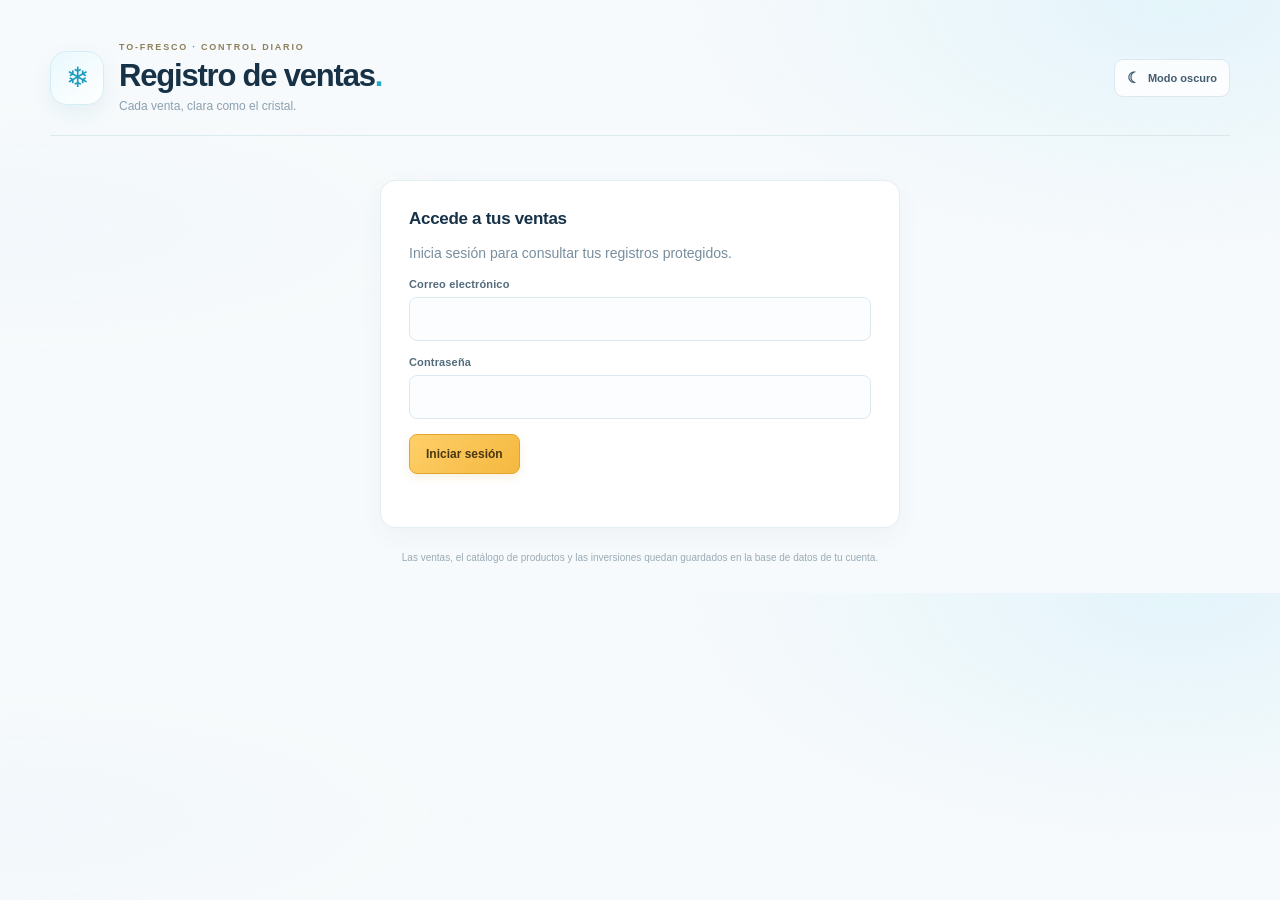
==== commit ee1cbd6d: "Add files via upload" ====
--- a/index.html
+++ b/index.html
@@ -3,10 +3,10 @@
 <head>
   <meta charset="utf-8">
   <meta name="viewport" content="width=device-width, initial-scale=1">
-  <title>Registro de ventas | Hielo Gourmet</title>
+  <title>Registro de ventas | To-fresco</title>
   <link rel="stylesheet" href="styles.css">
   <meta name="theme-color" content="#124d64">
-  <meta name="application-name" content="Glaciar Gourmet">
+  <meta name="application-name" content="To-fresco">
   <meta name="mobile-web-app-capable" content="yes">
   <link rel="manifest" href="/manifest.json">
   <link rel="icon" type="image/png" sizes="192x192" href="/icon-192.png">
@@ -17,7 +17,7 @@
       <div class="brand-lockup">
         <span class="brand-mark" aria-hidden="true">❄</span>
         <div>
-          <p class="eyebrow">HIELO GOURMET <span>·</span> CONTROL DIARIO</p>
+          <p class="eyebrow">TO-FRESCO <span>·</span> CONTROL DIARIO</p>
           <h1>Registro de ventas<span class="title-period">.</span></h1>
           <p class="header-copy">Cada venta, clara como el cristal.</p>
         </div>
@@ -261,10 +261,10 @@
       </form>
     </dialog>
     <section id="print-report" class="print-report" aria-label="Cierre mensual para imprimir">
-      <header class="print-header"><p class="eyebrow">HIELO GOURMET · CIERRE MENSUAL</p><h1>Informe de ventas</h1><p id="print-month"></p></header>
+      <header class="print-header"><p class="eyebrow">TO-FRESCO · CIERRE MENSUAL</p><h1>Informe de ventas</h1><p id="print-month"></p></header>
       <div id="print-summary" class="print-summary"></div>
       <table class="print-table"><thead><tr><th>Fecha</th><th>Producto</th><th>Precio de venta</th><th>Cantidad</th><th>Total</th></tr></thead><tbody id="print-sales-body"></tbody></table>
-      <p class="print-footnote">Informe generado desde el registro de ventas de Hielo Gourmet.</p>
+      <p class="print-footnote">Informe generado desde el registro de ventas de To-fresco.</p>
     </section>
     <dialog id="edit-dialog" class="edit-dialog">
       <form id="edit-form" class="edit-form">
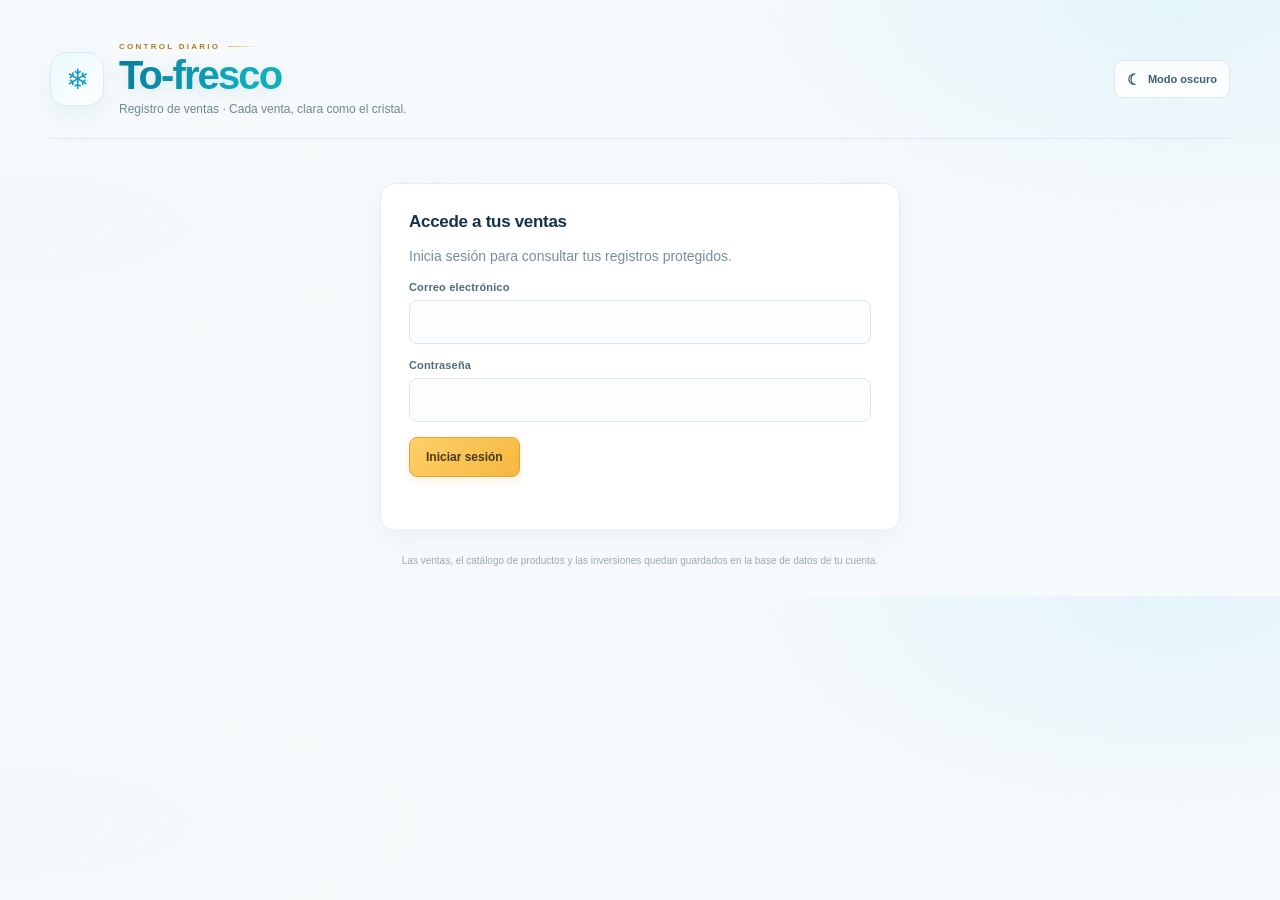
==== commit b6360a22: "Add files via upload" ====
--- a/index.html
+++ b/index.html
@@ -17,9 +17,9 @@
       <div class="brand-lockup">
         <span class="brand-mark" aria-hidden="true">❄</span>
         <div>
-          <p class="eyebrow">TO-FRESCO <span>·</span> CONTROL DIARIO</p>
-          <h1>Registro de ventas<span class="title-period">.</span></h1>
-          <p class="header-copy">Cada venta, clara como el cristal.</p>
+          <p class="eyebrow brand-kicker">CONTROL DIARIO</p>
+          <h1 class="brand-name">To-fresco</h1>
+          <p class="header-copy">Registro de ventas · Cada venta, clara como el cristal.</p>
         </div>
       </div>
       <div class="header-actions">
--- a/styles.css
+++ b/styles.css
@@ -665,3 +665,14 @@
   .chart-y-axis{min-width:72px}
   .main-tab{font-size:10px}
 }
+
+/* To-fresco brand lockup: expressive color, confident type, compact mobile fit. */
+.brand-kicker{display:flex;align-items:center;gap:8px;margin:0 0 5px;color:#b47c1e;font-size:8px;font-weight:850;letter-spacing:2.25px;text-transform:uppercase}
+.brand-kicker::after{width:30px;height:1px;background:linear-gradient(90deg,#e8b64b,rgba(232,182,75,0));content:''}
+.brand-name{margin:0;font-family:'Trebuchet MS','Segoe UI',Arial,sans-serif;font-size:40px;font-weight:900;letter-spacing:-1.9px;line-height:.98;background:linear-gradient(105deg,#087c9e 0%,#10aebe 48%,#35b879 100%);background-clip:text;-webkit-background-clip:text;color:transparent;-webkit-text-fill-color:transparent;filter:drop-shadow(0 4px 8px rgba(20,145,163,.17))}
+.brand-lockup .header-copy{margin-top:7px;color:#6e8794;font-size:12px}
+html[data-theme="dark"] .brand-kicker{color:#e1b85d}
+html[data-theme="dark"] .brand-name{background-image:linear-gradient(105deg,#67ddf3 0%,#42d8c0 52%,#8be276 100%);filter:drop-shadow(0 0 13px rgba(53,211,195,.2))}
+html[data-theme="dark"] .brand-lockup .header-copy{color:#9bb5bf}
+@media(max-width:760px){.brand-name{font-size:clamp(33px,7vw,38px)}}
+@media(max-width:560px){.brand-name{font-size:32px;letter-spacing:-1.2px}.brand-kicker{font-size:7px;letter-spacing:1.8px}.brand-lockup .header-copy{max-width:31ch;font-size:10px;line-height:1.45}}
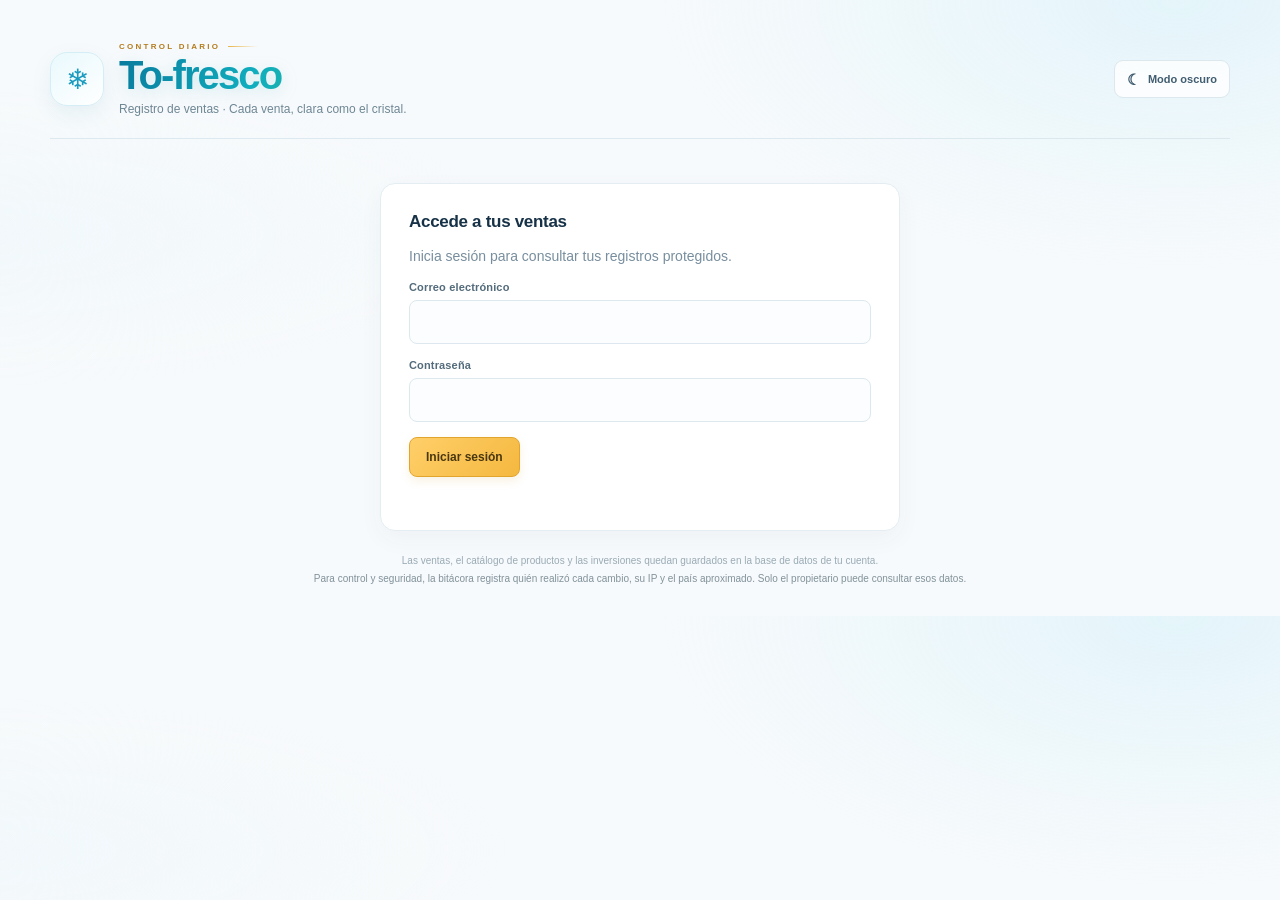
==== commit 82b97919: "Add files via upload" ====
--- a/index.html
+++ b/index.html
@@ -217,8 +217,8 @@
             <label>Hasta<input id="activity-to" type="date"></label>
           </div>
           <div class="table-container activity-table-wrap"><table>
-            <thead><tr><th>Fecha y hora</th><th>Usuario</th><th>Acción</th><th>Área</th><th>Detalle</th></tr></thead>
-            <tbody id="activity-body"><tr><td colspan="5" class="loading">Cargando actividad…</td></tr></tbody>
+            <thead><tr><th>Fecha y hora</th><th>Usuario</th><th>Acción</th><th>Área</th><th>Detalle</th><th>País / IP</th></tr></thead>
+            <tbody id="activity-body"><tr><td colspan="6" class="loading">Cargando actividad…</td></tr></tbody>
           </table></div>
           <div class="activity-footer"><p id="activity-message" class="message" role="status"></p><button id="activity-more" class="button button-light" type="button" hidden>Cargar más</button></div>
         </section>
@@ -290,7 +290,7 @@
         <div class="table-container product-table-wrap"><table><thead><tr><th>Producto</th><th>Precio base</th><th>Acciones</th></tr></thead><tbody id="products-body"><tr><td colspan="3" class="loading">Cargando catálogo…</td></tr></tbody></table></div>
       </div>
     </dialog>
-    <footer>Las ventas, el catálogo de productos y las inversiones quedan guardados en la base de datos de tu cuenta.</footer>
+    <footer>Las ventas, el catálogo de productos y las inversiones quedan guardados en la base de datos de tu cuenta.<p class="privacy-note">Para control y seguridad, la bitácora registra quién realizó cada cambio, su IP y el país aproximado. Solo el propietario puede consultar esos datos.</p></footer>
   </main>
   <script src="pwa.js" defer></script>
   <script type="module" src="app.js"></script>
--- a/styles.css
+++ b/styles.css
@@ -675,4 +675,13 @@
 html[data-theme="dark"] .brand-name{background-image:linear-gradient(105deg,#67ddf3 0%,#42d8c0 52%,#8be276 100%);filter:drop-shadow(0 0 13px rgba(53,211,195,.2))}
 html[data-theme="dark"] .brand-lockup .header-copy{color:#9bb5bf}
 @media(max-width:760px){.brand-name{font-size:clamp(33px,7vw,38px)}}
-@media(max-width:560px){.brand-name{font-size:32px;letter-spacing:-1.2px}.brand-kicker{font-size:7px;letter-spacing:1.8px}.brand-lockup .header-copy{max-width:31ch;font-size:10px;line-height:1.45}}+@media(max-width:560px){.brand-name{font-size:32px;letter-spacing:-1.2px}.brand-kicker{font-size:7px;letter-spacing:1.8px}.brand-lockup .header-copy{max-width:31ch;font-size:10px;line-height:1.45}}
+.activity-table-wrap table{min-width:960px}
+.activity-location-cell{min-width:150px;white-space:nowrap;font-variant-numeric:tabular-nums}
+.activity-country,.activity-ip{display:block}
+.activity-country{color:#31576a;font-weight:750}
+.activity-ip{margin-top:3px;color:#8194a0;font-family:ui-monospace,SFMono-Regular,Consolas,monospace;font-size:10px}
+html[data-theme="dark"] .activity-country{color:#a9dbe4}
+html[data-theme="dark"] .activity-ip{color:#9aaeb8}
+.privacy-note{max-width:760px;margin:5px auto 0;color:#81929a;font-size:10px;line-height:1.5;text-align:center}
+html[data-theme="dark"] .privacy-note{color:#9aadb8}
